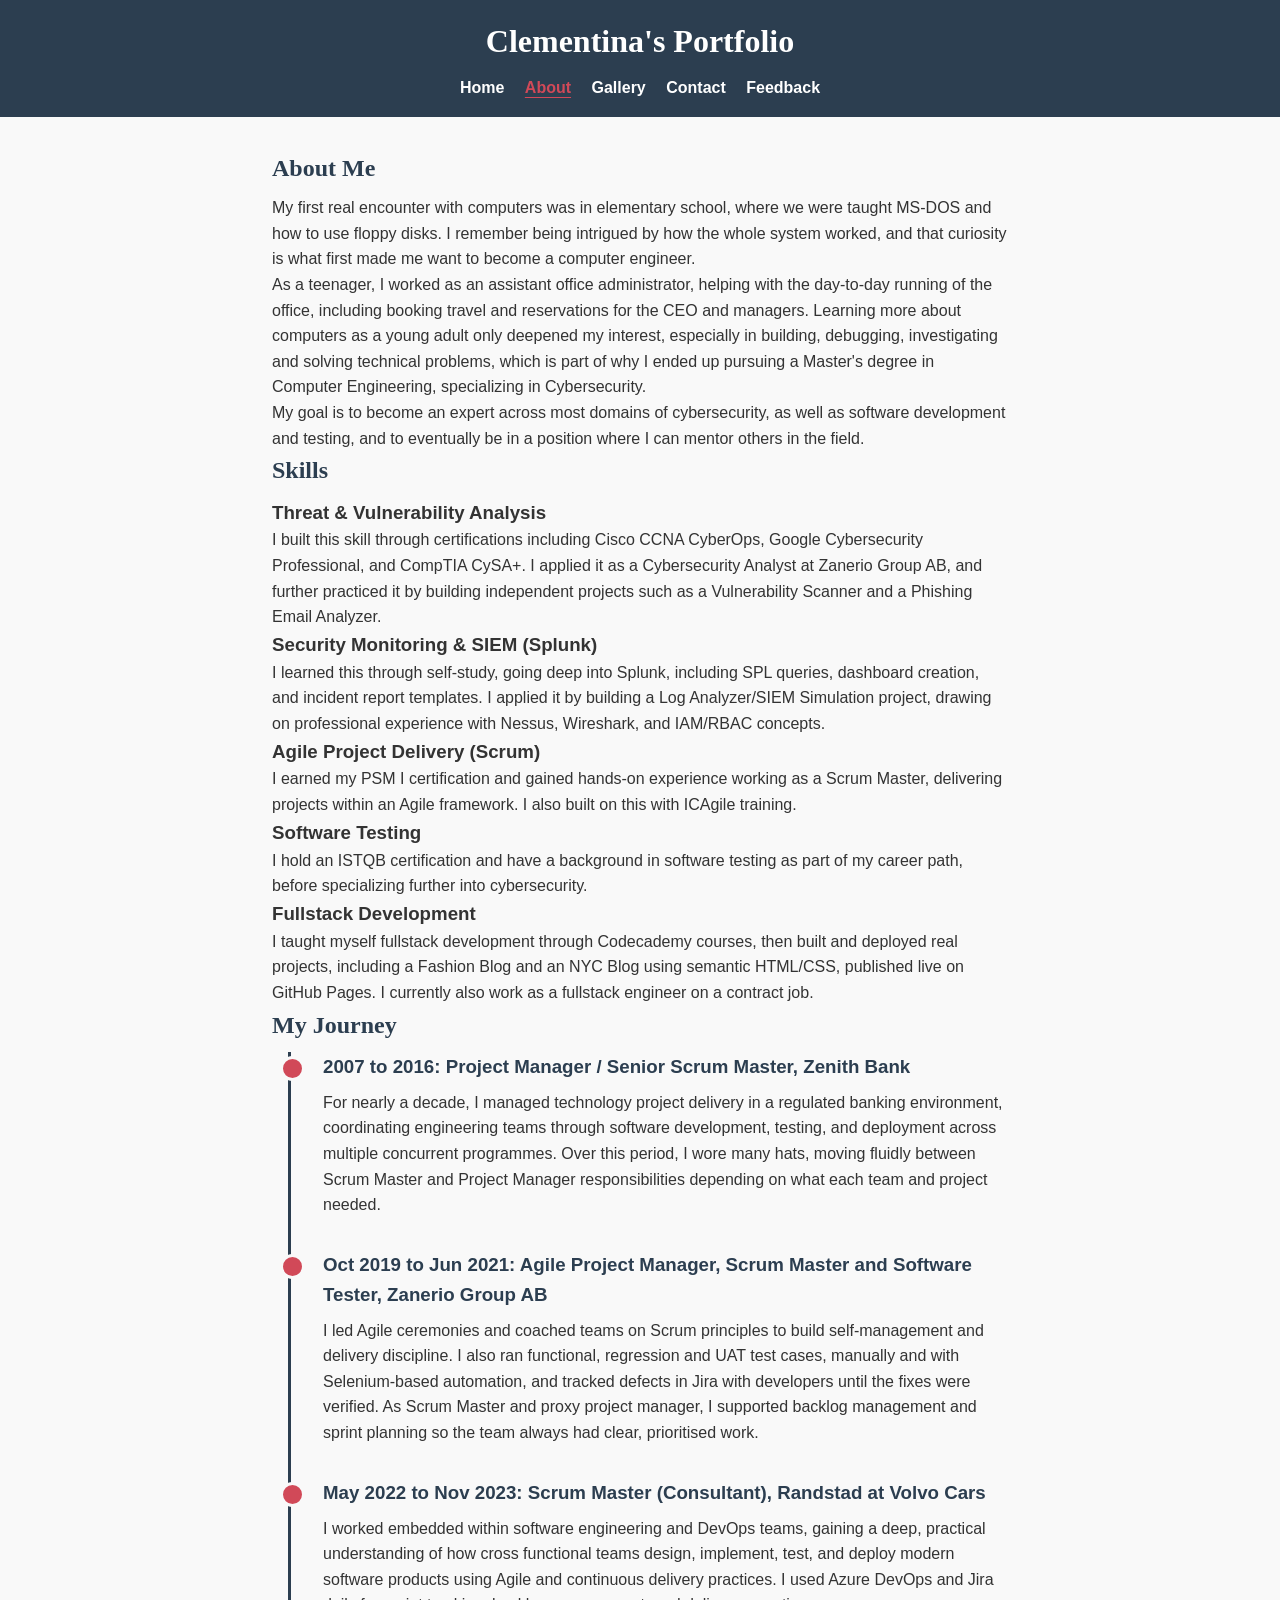
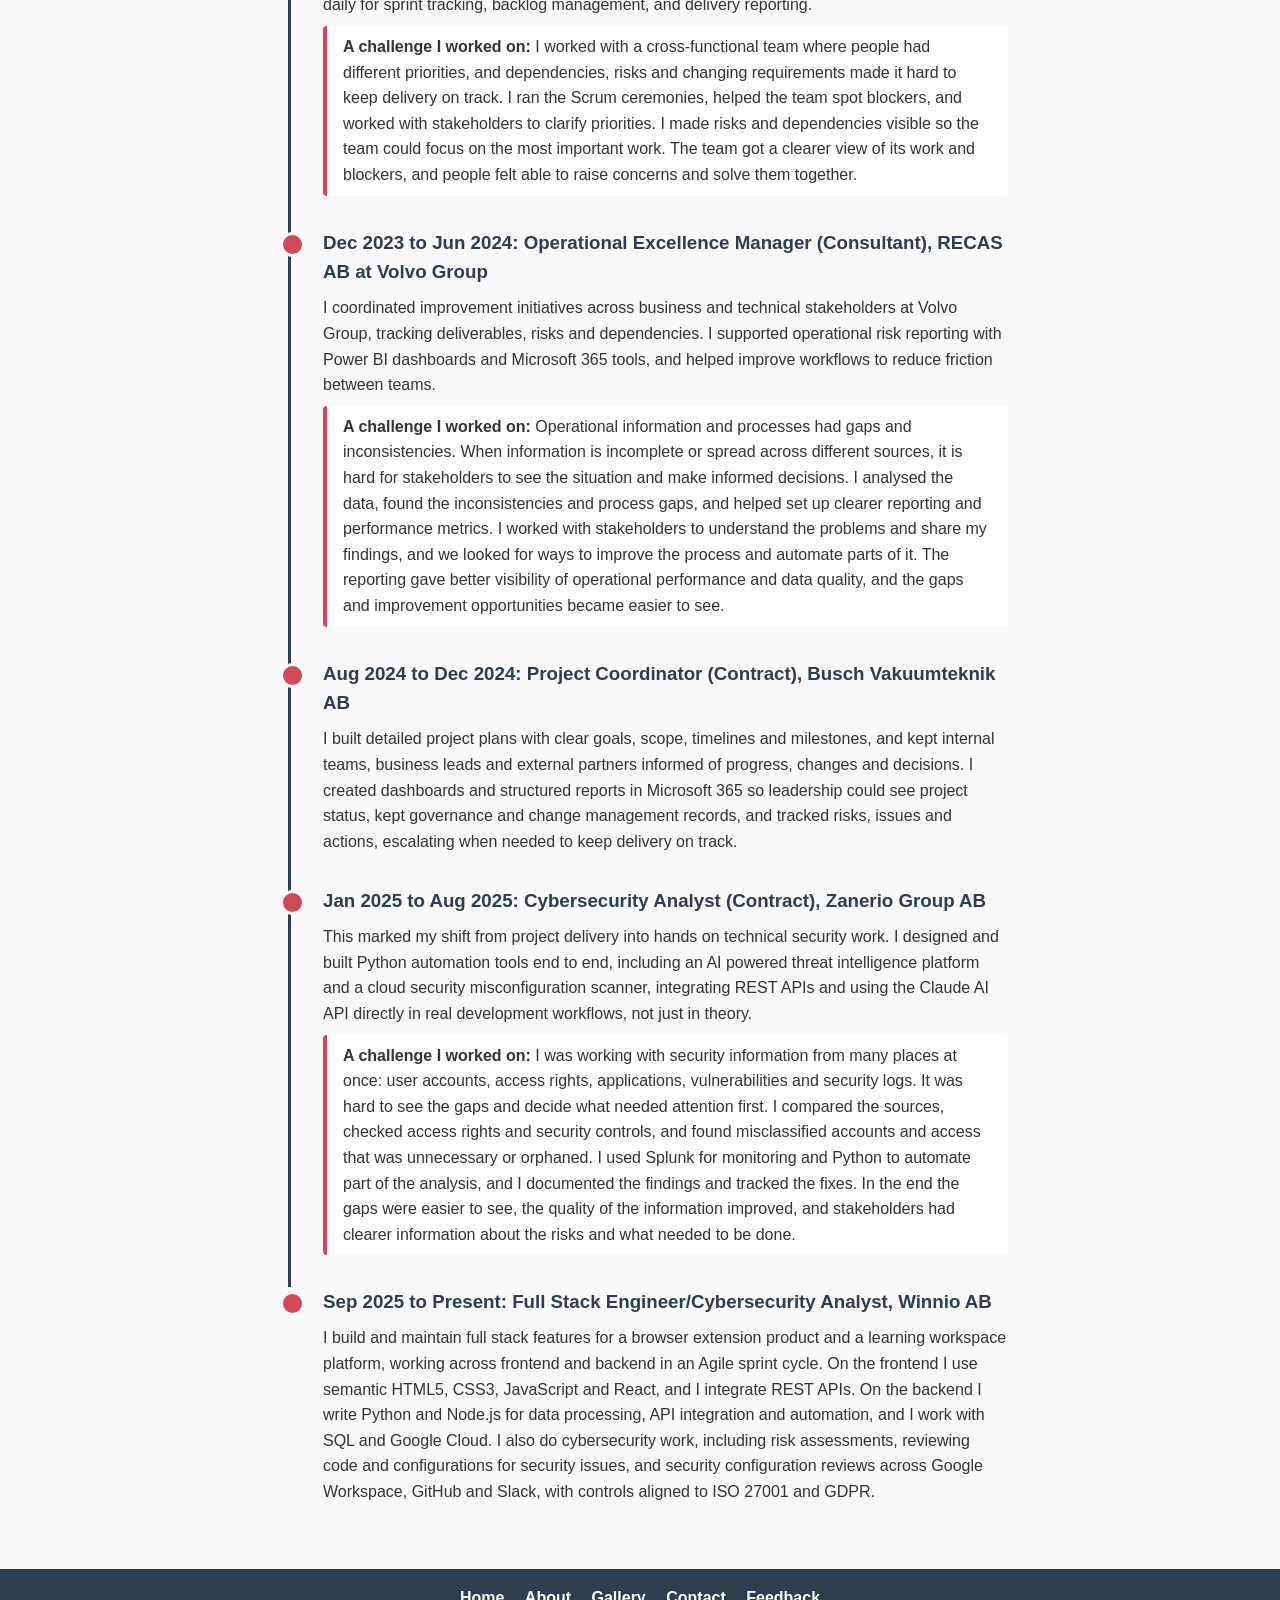
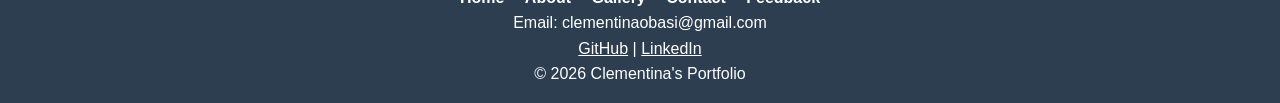
==== about.html @ 35c9d0f3 "Add Feedback link to footer menu on about page Co-Authored-By: Claude Sonnet 5.5 <noreply@anthropic." ====
<!DOCTYPE html>
<html lang="en">
<head>
    <meta charset="UTF-8">
    <meta name="viewport" content="width=device-width, initial-scale=1.0">
    <title>About - Clementina's Portfolio</title>
    <link rel="stylesheet" href="styles.css">
</head>
<body>

<header>
    <h1>Clementina's Portfolio</h1>
    <nav>
        <a href="index.html">Home</a>
        <a href="about.html" class="active" aria-current="page">About</a>
        <a href="gallery.html">Gallery</a>
        <a href="contact.html">Contact</a>
        <a href="feedback.html">Feedback</a>
    </nav>
</header>

<main>
    <section>
    <h2>About Me</h2>
    <p>My first real encounter with computers was in elementary school, where we were taught MS-DOS and how to use floppy disks. I remember being intrigued by how the whole system worked, and that curiosity is what first made me want to become a computer engineer.</p>
    <p>As a teenager, I worked as an assistant office administrator, helping with the day-to-day running of the office, including booking travel and reservations for the CEO and managers. Learning more about computers as a young adult only deepened my interest, especially in building, debugging, investigating and solving technical problems, which is part of why I ended up pursuing a Master's degree in Computer Engineering, specializing in Cybersecurity.</p>
    <p>My goal is to become an expert across most domains of cybersecurity, as well as software development and testing, and to eventually be in a position where I can mentor others in the field.</p>
</section>
<section>
    <h2>Skills</h2>

    <article>
        <h3>Threat & Vulnerability Analysis</h3>
        <p>I built this skill through certifications including Cisco CCNA CyberOps, Google Cybersecurity Professional, and CompTIA CySA+. I applied it as a Cybersecurity Analyst at Zanerio Group AB, and further practiced it by building independent projects such as a Vulnerability Scanner and a Phishing Email Analyzer.</p>
    </article>

    <article>
        <h3>Security Monitoring & SIEM (Splunk)</h3>
        <p>I learned this through self-study, going deep into Splunk, including SPL queries, dashboard creation, and incident report templates. I applied it by building a Log Analyzer/SIEM Simulation project, drawing on professional experience with Nessus, Wireshark, and IAM/RBAC concepts.</p>
    </article>

    <article>
        <h3>Agile Project Delivery (Scrum)</h3>
        <p>I earned my PSM I certification and gained hands-on experience working as a Scrum Master, delivering projects within an Agile framework. I also built on this with ICAgile training.</p>
    </article>

    <article>
        <h3>Software Testing</h3>
        <p>I hold an ISTQB certification and have a background in software testing as part of my career path, before specializing further into cybersecurity.</p>
    </article>

    <article>
        <h3>Fullstack Development</h3>
        <p>I taught myself fullstack development through Codecademy courses, then built and deployed real projects, including a Fashion Blog and an NYC Blog using semantic HTML/CSS, published live on GitHub Pages. I currently also work as a fullstack engineer on a contract job.</p>
    </article>

</section>
<section class="timeline">
    <h2>My Journey</h2>

    <article>
        <h3>2007 to 2016: Project Manager / Senior Scrum Master, Zenith Bank</h3>
        <p>For nearly a decade, I managed technology project delivery in a regulated banking environment, coordinating engineering teams through software development, testing, and deployment across multiple concurrent programmes. Over this period, I wore many hats, moving fluidly between Scrum Master and Project Manager responsibilities depending on what each team and project needed.</p>
    </article>

    <article>
    <h3>Oct 2019 to Jun 2021: Agile Project Manager, Scrum Master and Software Tester, Zanerio Group AB</h3>
    <p>I led Agile ceremonies and coached teams on Scrum principles to build self-management and delivery discipline. I also ran functional, regression and UAT test cases, manually and with Selenium-based automation, and tracked defects in Jira with developers until the fixes were verified. As Scrum Master and proxy project manager, I supported backlog management and sprint planning so the team always had clear, prioritised work.</p>
</article>

    <article>
        <h3>May 2022 to Nov 2023: Scrum Master (Consultant), Randstad at Volvo Cars</h3>
        <p>I worked embedded within software engineering and DevOps teams, gaining a deep, practical understanding of how cross functional teams design, implement, test, and deploy modern software products using Agile and continuous delivery practices. I used Azure DevOps and Jira daily for sprint tracking, backlog management, and delivery reporting.</p>
        <p class="challenge"><strong>A challenge I worked on:</strong> I worked with a cross-functional team where people had different priorities, and dependencies, risks and changing requirements made it hard to keep delivery on track. I ran the Scrum ceremonies, helped the team spot blockers, and worked with stakeholders to clarify priorities. I made risks and dependencies visible so the team could focus on the most important work. The team got a clearer view of its work and blockers, and people felt able to raise concerns and solve them together.</p>
    </article>

    <article>
    <h3>Dec 2023 to Jun 2024: Operational Excellence Manager (Consultant), RECAS AB at Volvo Group</h3>
    <p>I coordinated improvement initiatives across business and technical stakeholders at Volvo Group, tracking deliverables, risks and dependencies. I supported operational risk reporting with Power BI dashboards and Microsoft 365 tools, and helped improve workflows to reduce friction between teams.</p>
    <p class="challenge"><strong>A challenge I worked on:</strong> Operational information and processes had gaps and inconsistencies. When information is incomplete or spread across different sources, it is hard for stakeholders to see the situation and make informed decisions. I analysed the data, found the inconsistencies and process gaps, and helped set up clearer reporting and performance metrics. I worked with stakeholders to understand the problems and share my findings, and we looked for ways to improve the process and automate parts of it. The reporting gave better visibility of operational performance and data quality, and the gaps and improvement opportunities became easier to see.</p>
</article>

<article>
    <h3>Aug 2024 to Dec 2024: Project Coordinator (Contract), Busch Vakuumteknik AB</h3>
    <p>I built detailed project plans with clear goals, scope, timelines and milestones, and kept internal teams, business leads and external partners informed of progress, changes and decisions. I created dashboards and structured reports in Microsoft 365 so leadership could see project status, kept governance and change management records, and tracked risks, issues and actions, escalating when needed to keep delivery on track.</p>
</article>

    <article>
        <h3>Jan 2025 to Aug 2025: Cybersecurity Analyst (Contract), Zanerio Group AB</h3>
        <p>This marked my shift from project delivery into hands on technical security work. I designed and built Python automation tools end to end, including an AI powered threat intelligence platform and a cloud security misconfiguration scanner, integrating REST APIs and using the Claude AI API directly in real development workflows, not just in theory.</p>
        <p class="challenge"><strong>A challenge I worked on:</strong> I was working with security information from many places at once: user accounts, access rights, applications, vulnerabilities and security logs. It was hard to see the gaps and decide what needed attention first. I compared the sources, checked access rights and security controls, and found misclassified accounts and access that was unnecessary or orphaned. I used Splunk for monitoring and Python to automate part of the analysis, and I documented the findings and tracked the fixes. In the end the gaps were easier to see, the quality of the information improved, and stakeholders had clearer information about the risks and what needed to be done.</p>
    </article>

    <article>
        <h3>Sep 2025 to Present: Full Stack Engineer/Cybersecurity Analyst, Winnio AB</h3>
        <p>I build and maintain full stack features for a browser extension product and a learning workspace platform, working across frontend and backend in an Agile sprint cycle. On the frontend I use semantic HTML5, CSS3, JavaScript and React, and I integrate REST APIs. On the backend I write Python and Node.js for data processing, API integration and automation, and I work with SQL and Google Cloud. I also do cybersecurity work, including risk assessments, reviewing code and configurations for security issues, and security configuration reviews across Google Workspace, GitHub and Slack, with controls aligned to ISO 27001 and GDPR.</p>
    </article>

</section>
</main>

<footer>
    <nav>
        <a href="index.html">Home</a>
        <a href="about.html">About</a>
        <a href="gallery.html">Gallery</a>
        <a href="contact.html">Contact</a>
        <a href="feedback.html">Feedback</a>
    </nav>
    <p>Email: clementinaobasi@gmail.com</p>
    <p>
        <a href="https://github.com/tinaob" target="_blank">GitHub</a> |
        <a href="https://www.linkedin.com/in/clementina-obasi-b89a3381" target="_blank">LinkedIn</a>
    </p>
    <p>&copy; 2026 Clementina's Portfolio</p>
</footer>

</body>
</html>
---- styles.css ----
/* ===== CSS Custom Properties (Design System) ===== */
:root {
    --color-primary: #2c3e50;
    --color-accent: #D14958;
    --color-background: #f9f9f9;
    --color-text: #333333;
    --font-heading: 'Georgia', serif;
    --font-body: 'Arial', sans-serif;
    --spacing-small: 8px;
    --spacing-medium: 16px;
    --spacing-large: 32px;
}

/* ===== Reset some default browser spacing ===== */
* {
    margin: 0;
    padding: 0;
    box-sizing: border-box;
}

/* ===== Body ===== */
body {
    font-family: var(--font-body);
    color: var(--color-text);
    background-color: var(--color-background);
    line-height: 1.6;
}

/* ===== Header ===== */
header {
    background-color: var(--color-primary);
    color: white;
    padding: var(--spacing-medium);
    text-align: center;
}

header h1 {
    font-family: var(--font-heading);
    margin-bottom: var(--spacing-small);
}

/* ===== Navigation ===== */
nav a {
    color: white;
    text-decoration: none;
    margin: 0 var(--spacing-small);
    font-weight: bold;
}

nav a:hover,
nav a:focus {
    color: var(--color-accent);
    text-decoration: underline;
}

/* ===== Main content ===== */
main {
    padding: var(--spacing-large);
    max-width: 800px;
    margin: 0 auto;
}

main h2 {
    font-family: var(--font-heading);
    color: var(--color-primary);
    margin-bottom: var(--spacing-small);
}

/* ===== Footer ===== */
footer {
    background-color: var(--color-primary);
    color: white;
    text-align: center;
    padding: var(--spacing-medium);
    margin-top: var(--spacing-large);
}
/* ===== Gallery Grid ===== */
.gallery {
    display: grid;
    grid-template-columns: repeat(3, 1fr);
    gap: var(--spacing-medium);
    margin-top: var(--spacing-medium);
}

.gallery figure {
    margin: 0;
    background-color: white;
    border-radius: 8px;
    overflow: hidden;
    box-shadow: 0 2px 6px rgba(0, 0, 0, 0.15);
    transition: transform 0.3s ease;
}

.gallery figure:hover {
    transform: scale(1.03);
}

.gallery img {
    width: 100%;
    height: 200px;
    object-fit: cover;
    display: block;
}

.gallery figcaption {
    padding: var(--spacing-small);
    font-size: 0.9rem;
    color: var(--color-text);
}

/* Responsive: stack to 1 column on small screens */
@media (max-width: 600px) {
    .gallery {
        grid-template-columns: 1fr;
    }
}
/* ===== Contact Form ===== */
form {
    display: flex;
    flex-direction: column;
    max-width: 500px;
    margin-top: var(--spacing-medium);
    gap: var(--spacing-small);
}

form label {
    font-weight: bold;
    color: var(--color-primary);
    margin-top: var(--spacing-small);
}

form input,
form textarea {
    padding: var(--spacing-small);
    border: 1px solid #ccc;
    border-radius: 4px;
    font-family: var(--font-body);
    font-size: 1rem;
}

form input:focus,
form textarea:focus {
    outline: 2px solid var(--color-accent);
    border-color: var(--color-accent);
}

form button {
    background-color: var(--color-accent);
    color: white;
    border: none;
    padding: var(--spacing-small) var(--spacing-medium);
    border-radius: 4px;
    font-size: 1rem;
    cursor: pointer;
    margin-top: var(--spacing-small);
    transition: background-color 0.3s ease;
    width: fit-content;
}

form button:hover,
form button:focus {
    background-color: var(--color-primary);
}
/* ===== Active nav link ===== */
nav a.active {
    color: var(--color-accent);
    text-decoration: underline;
    text-underline-offset: 4px;
}
/* ===== General responsive design ===== */
@media (max-width: 600px) {
    header h1 {
        font-size: 1.5rem;
    }

    nav a {
        display: inline-block;
        margin: var(--spacing-small) 4px;
        font-size: 0.9rem;
    }

    main {
        padding: var(--spacing-medium);
    }

    form {
        max-width: 100%;
    }
}
/* ===== Footer links ===== */
footer a {
    color: white;
    text-decoration: underline;
}

footer a:hover,
footer a:focus {
    color: var(--color-accent);
}

footer nav a {
    text-decoration: none;
    margin: 0 var(--spacing-small);
}

footer nav a:hover,
footer nav a:focus {
    text-decoration: underline;
}

/* ===== Keyboard focus (clear outline) ===== */
a:focus-visible,
button:focus-visible,
input:focus-visible,
textarea:focus-visible {
    outline: 3px solid var(--color-accent);
    outline-offset: 3px;
}

/* On the dark navy header and footer, a white outline is easier to see */
header a:focus-visible,
footer a:focus-visible {
    outline-color: white;
}

/* ===== Homepage ===== */
.intro {
    margin-bottom: var(--spacing-large);
}

.tagline {
    font-family: var(--font-heading);
    font-size: 1.25rem;
    color: var(--color-primary);
    margin-bottom: var(--spacing-medium);
}

.button {
    display: inline-block;
    background: var(--color-primary);
    color: white;
    padding: var(--spacing-small) var(--spacing-medium);
    border-radius: 4px;
    text-decoration: none;
    font-weight: bold;
    margin-right: var(--spacing-small);
    transition: background-color 0.3s ease;
}

.button:hover {
    background: var(--color-accent);
}

.featured figure {
    background: white;
    border-radius: 8px;
    box-shadow: 0 2px 6px rgba(0, 0, 0, 0.1);
    overflow: hidden;
}

.featured img {
    width: 100%;
    height: 260px;
    object-fit: cover;
    display: block;
}

.featured figcaption {
    padding: var(--spacing-medium);
}

/* ===== Experience timeline ===== */
.timeline article {
    position: relative;
    margin-left: var(--spacing-medium);
    padding: 0 0 var(--spacing-large) var(--spacing-large);
    border-left: 3px solid var(--color-primary);
}

.timeline article::before {
    content: "";
    position: absolute;
    left: -11px;
    top: 4px;
    width: 19px;
    height: 19px;
    background: var(--color-accent);
    border: 3px solid var(--color-background);
    border-radius: 50%;
}

.timeline article:last-child {
    border-left-color: transparent;
    padding-bottom: 0;
}

.timeline article h3 {
    color: var(--color-primary);
    margin-bottom: var(--spacing-small);
}

.timeline .challenge {
    background: white;
    border-left: 4px solid var(--color-accent);
    padding: var(--spacing-small) var(--spacing-medium);
    border-radius: 4px;
    margin-top: var(--spacing-small);
}

/* ===== Feedback form (Lab 2) ===== */
#feedback-form {
    display: flex;
    flex-direction: column;
    gap: var(--spacing-medium);
    max-width: 600px;
}

#feedback-form .form-group {
    display: flex;
    flex-direction: column;
    gap: 6px;
}

#feedback-form label {
    font-weight: bold;
}

#feedback-form input,
#feedback-form select,
#feedback-form textarea {
    width: 100%;
    padding: 10px;
    border: 2px solid #767676;
    border-radius: 4px;
    font: inherit;
    transition: border-color 0.3s ease;
}

#feedback-form input:focus,
#feedback-form select:focus,
#feedback-form textarea:focus {
    border-color: var(--color-primary);
    outline: 3px solid var(--color-accent);
    outline-offset: 2px;
}

/* Error and valid states (switched on by JavaScript later) */
#feedback-form .input-error {
    border-color: #b00020;
}

#feedback-form .input-valid {
    border-color: #1b7f3b;
}

#feedback-form .error-message {
    color: #b00020;
    font-size: 0.9rem;
    min-height: 1.2em;
}

#comments-counter {
    font-size: 0.9rem;
}

#comments-counter.counter-bad {
    color: #b00020;
}

#comments-counter.counter-good {
    color: #1b7f3b;
}

#form-status {
    font-weight: bold;
    color: #1b7f3b;
}

#feedback-form .form-buttons {
    display: flex;
    gap: var(--spacing-small);
}

@media (prefers-reduced-motion: reduce) {
    #feedback-form * {
        transition: none;
    }
}
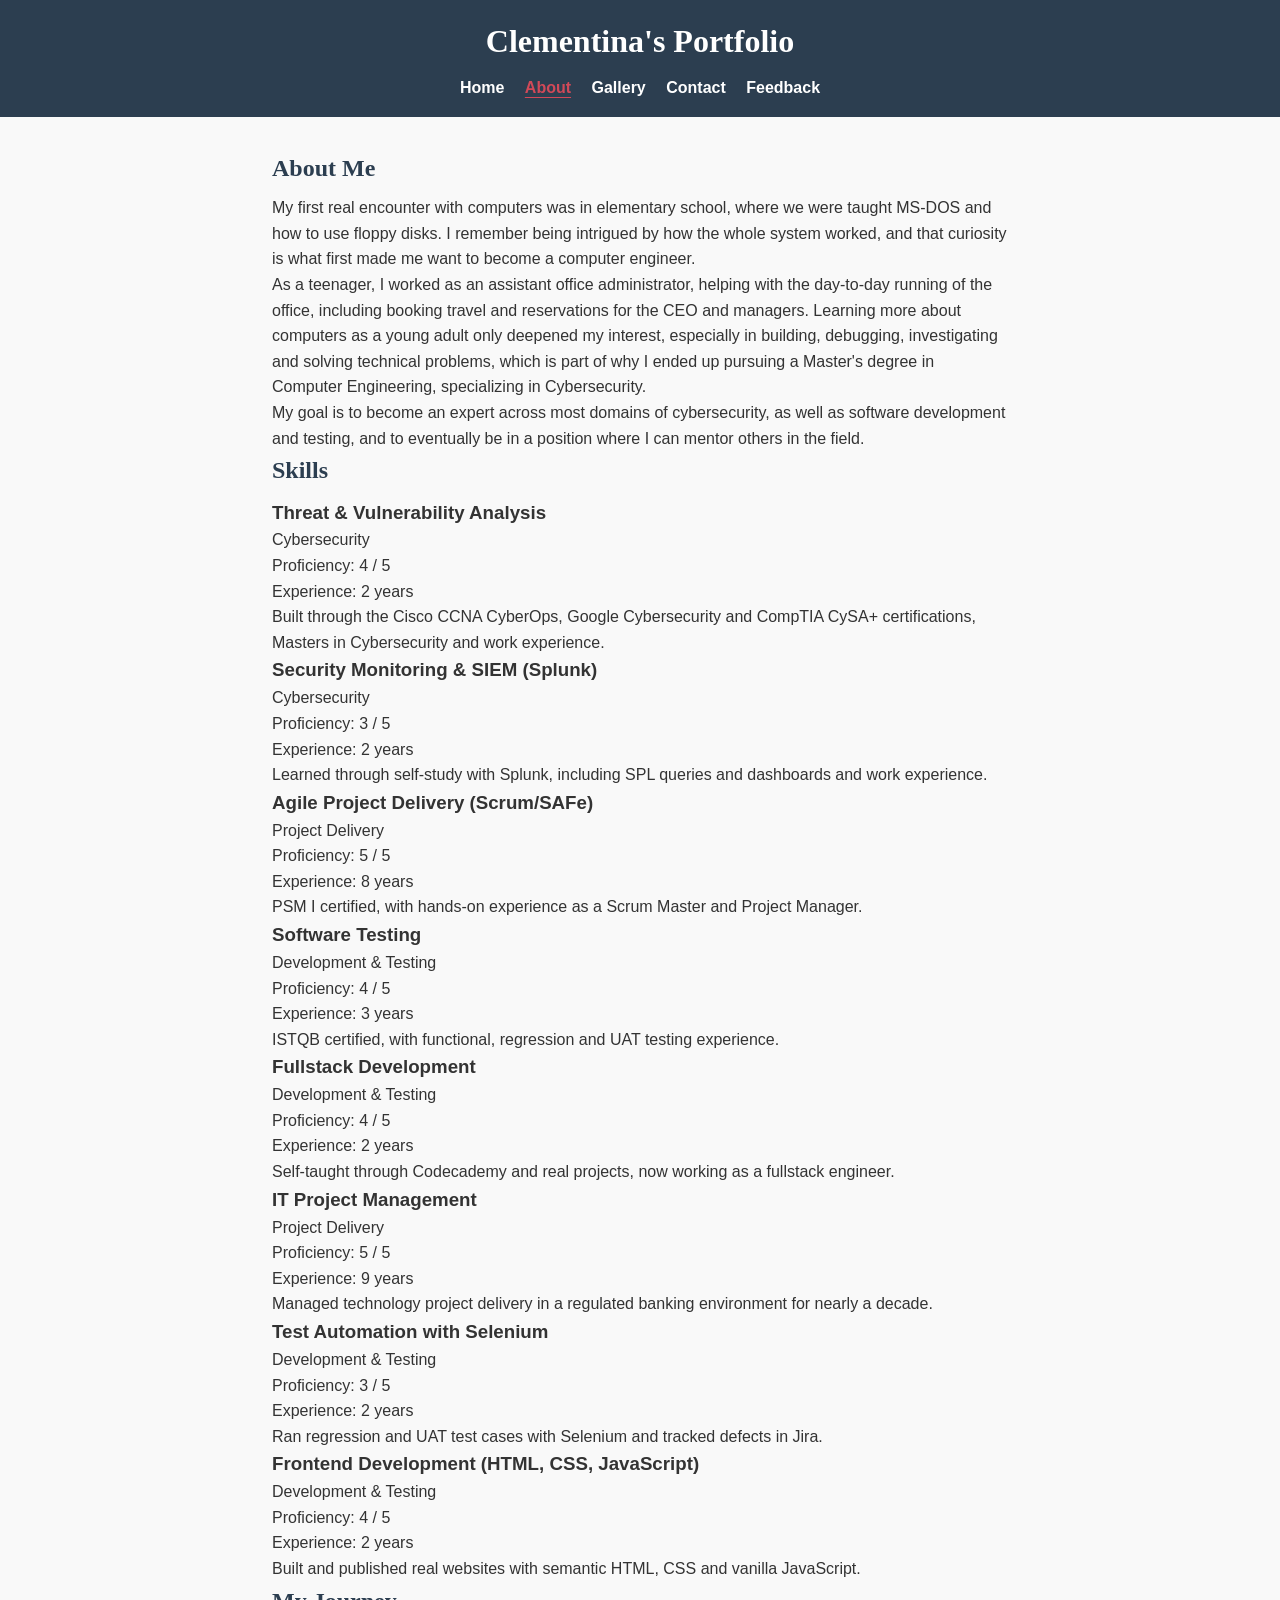
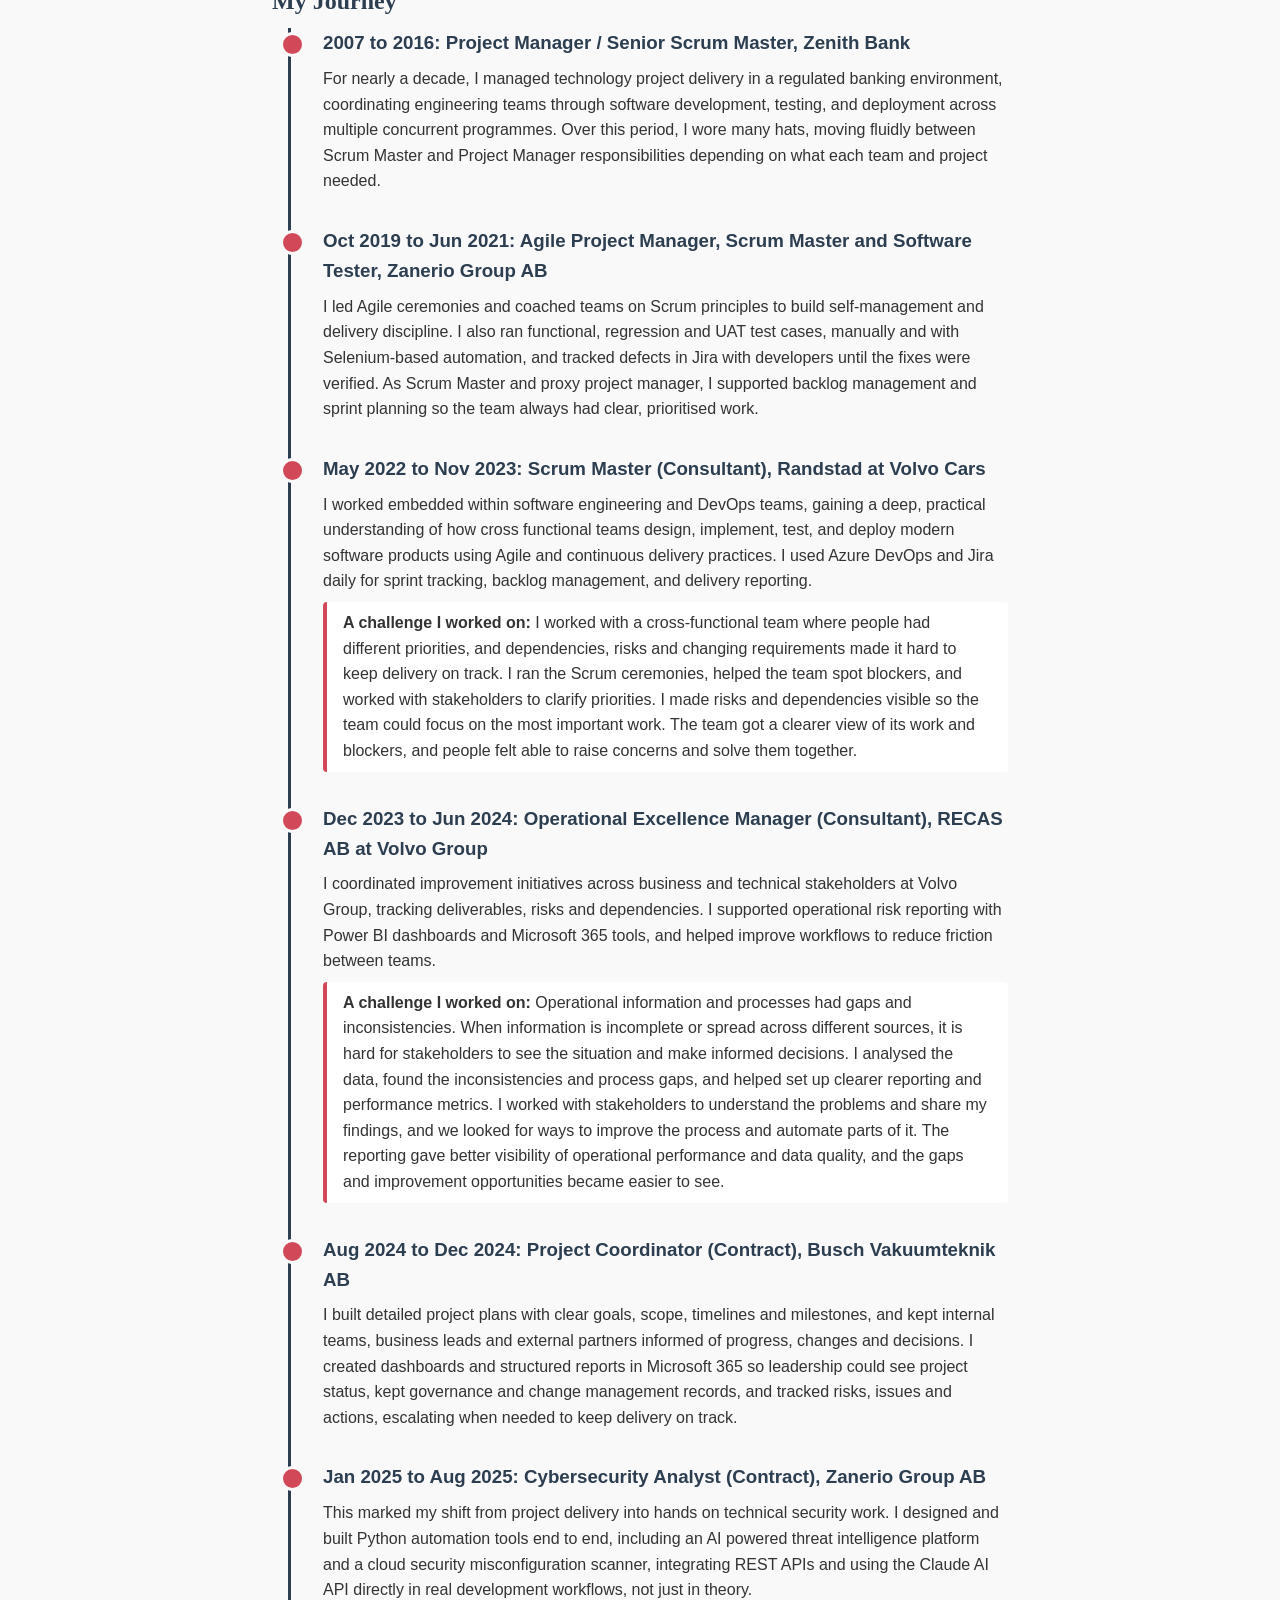
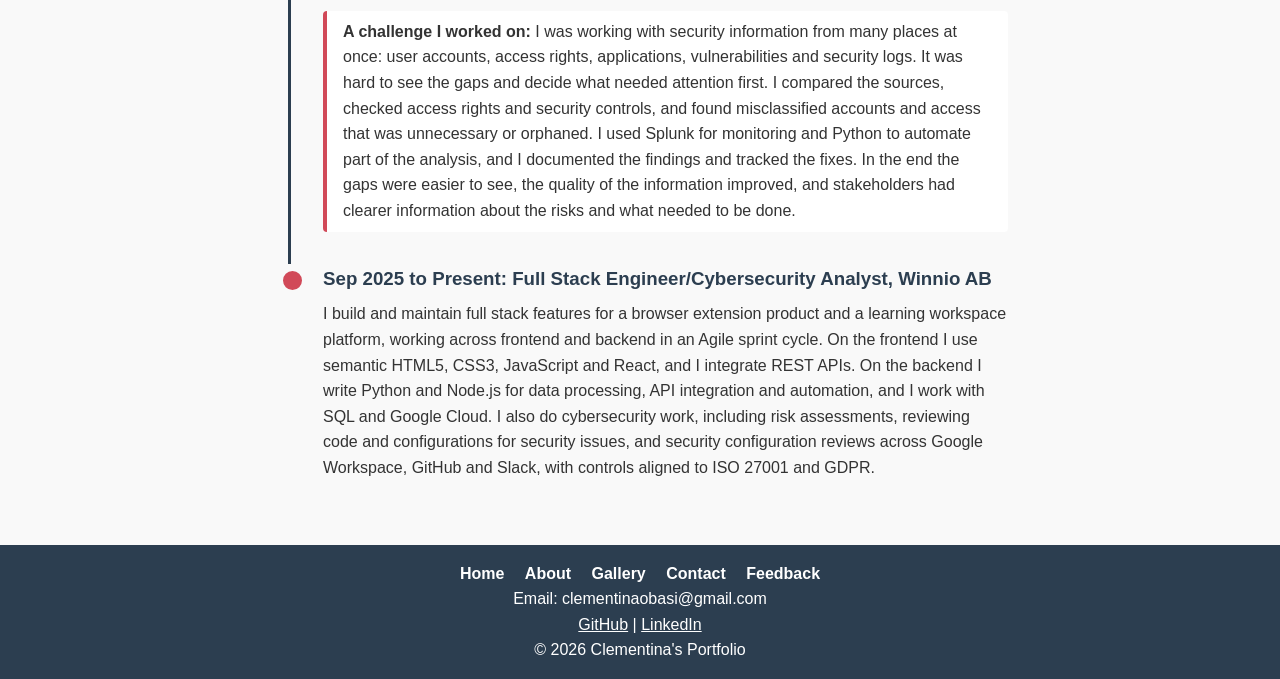
==== commit 9d17c6cf: "Render skill cards from the skills array" ====
--- a/about.html
+++ b/about.html
@@ -5,6 +5,7 @@
     <meta name="viewport" content="width=device-width, initial-scale=1.0">
     <title>About - Clementina's Portfolio</title>
     <link rel="stylesheet" href="styles.css">
+    <script src="skills.js" defer></script>
 </head>
 <body>
 
@@ -28,32 +29,7 @@
 </section>
 <section>
     <h2>Skills</h2>
-
-    <article>
-        <h3>Threat & Vulnerability Analysis</h3>
-        <p>I built this skill through certifications including Cisco CCNA CyberOps, Google Cybersecurity Professional, and CompTIA CySA+. I applied it as a Cybersecurity Analyst at Zanerio Group AB, and further practiced it by building independent projects such as a Vulnerability Scanner and a Phishing Email Analyzer.</p>
-    </article>
-
-    <article>
-        <h3>Security Monitoring & SIEM (Splunk)</h3>
-        <p>I learned this through self-study, going deep into Splunk, including SPL queries, dashboard creation, and incident report templates. I applied it by building a Log Analyzer/SIEM Simulation project, drawing on professional experience with Nessus, Wireshark, and IAM/RBAC concepts.</p>
-    </article>
-
-    <article>
-        <h3>Agile Project Delivery (Scrum)</h3>
-        <p>I earned my PSM I certification and gained hands-on experience working as a Scrum Master, delivering projects within an Agile framework. I also built on this with ICAgile training.</p>
-    </article>
-
-    <article>
-        <h3>Software Testing</h3>
-        <p>I hold an ISTQB certification and have a background in software testing as part of my career path, before specializing further into cybersecurity.</p>
-    </article>
-
-    <article>
-        <h3>Fullstack Development</h3>
-        <p>I taught myself fullstack development through Codecademy courses, then built and deployed real projects, including a Fashion Blog and an NYC Blog using semantic HTML/CSS, published live on GitHub Pages. I currently also work as a fullstack engineer on a contract job.</p>
-    </article>
-
+    <div id="skills-container"></div>
 </section>
 <section class="timeline">
     <h2>My Journey</h2>
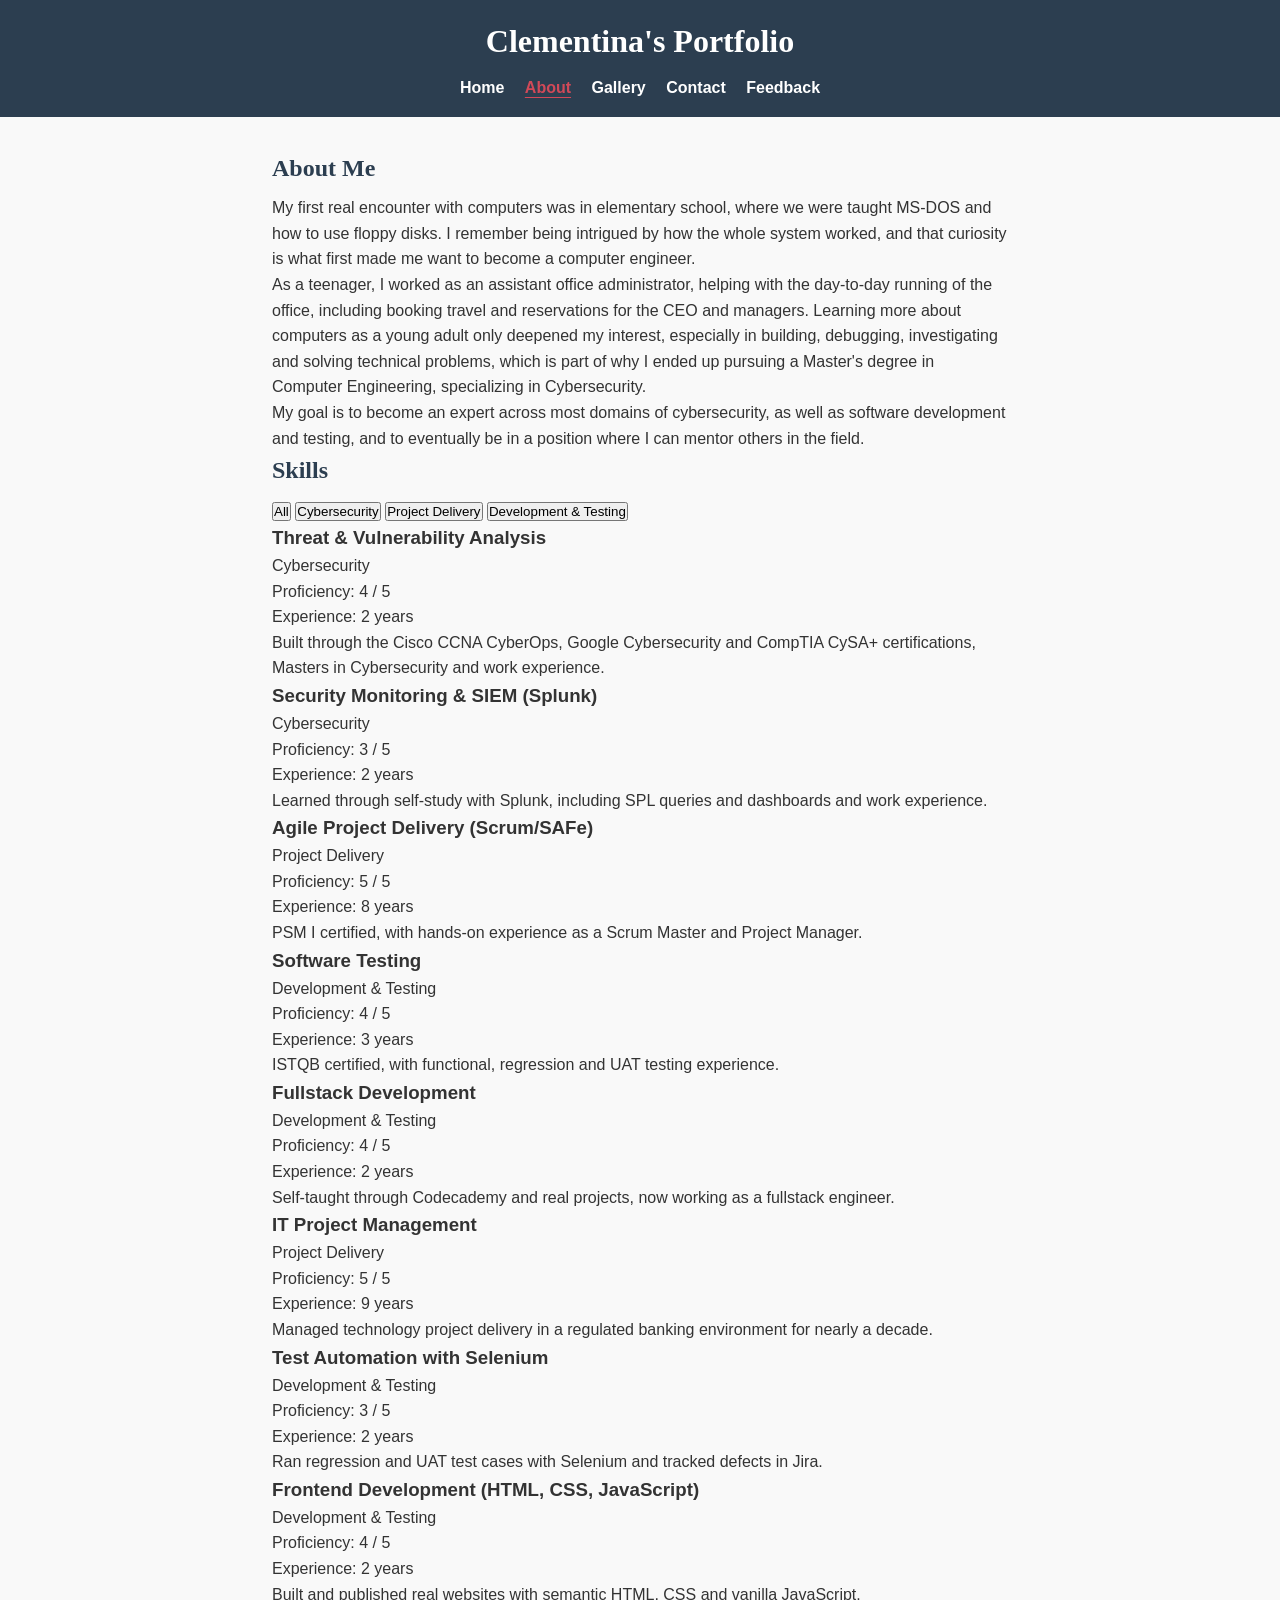
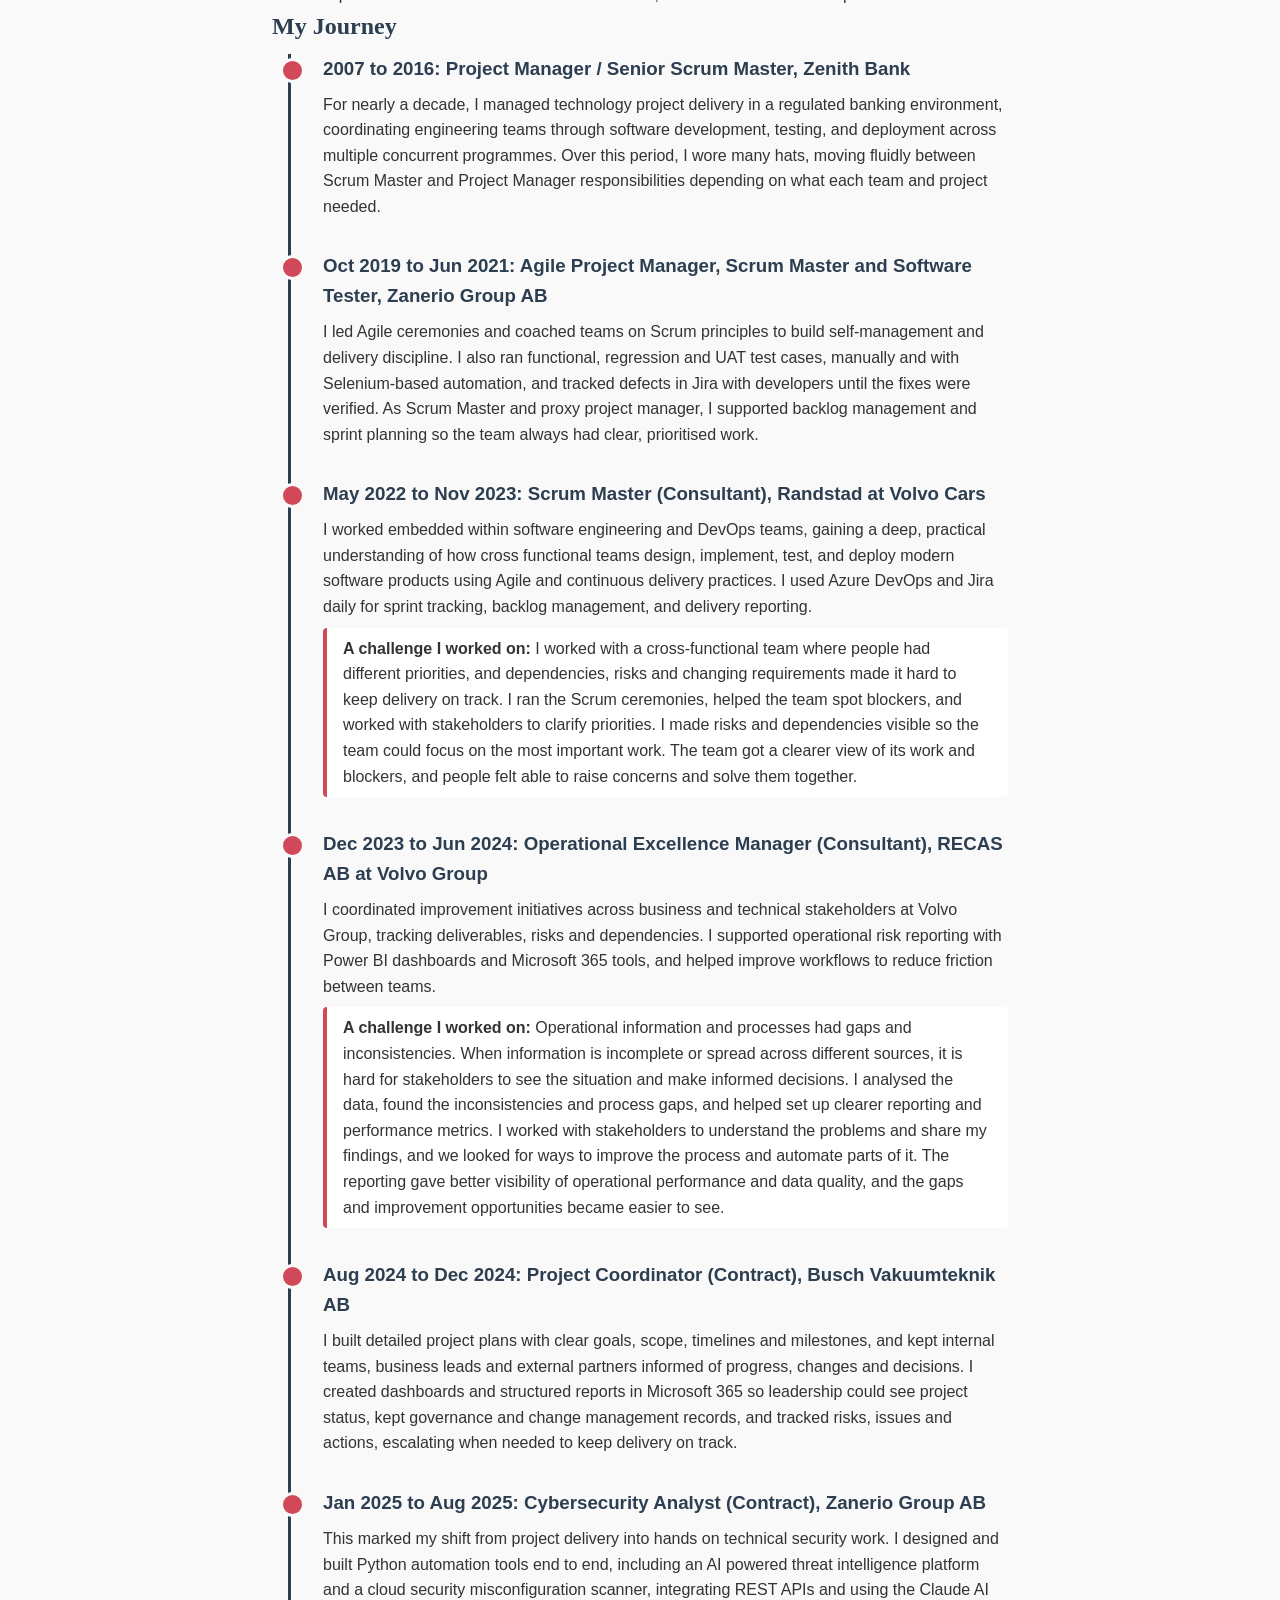
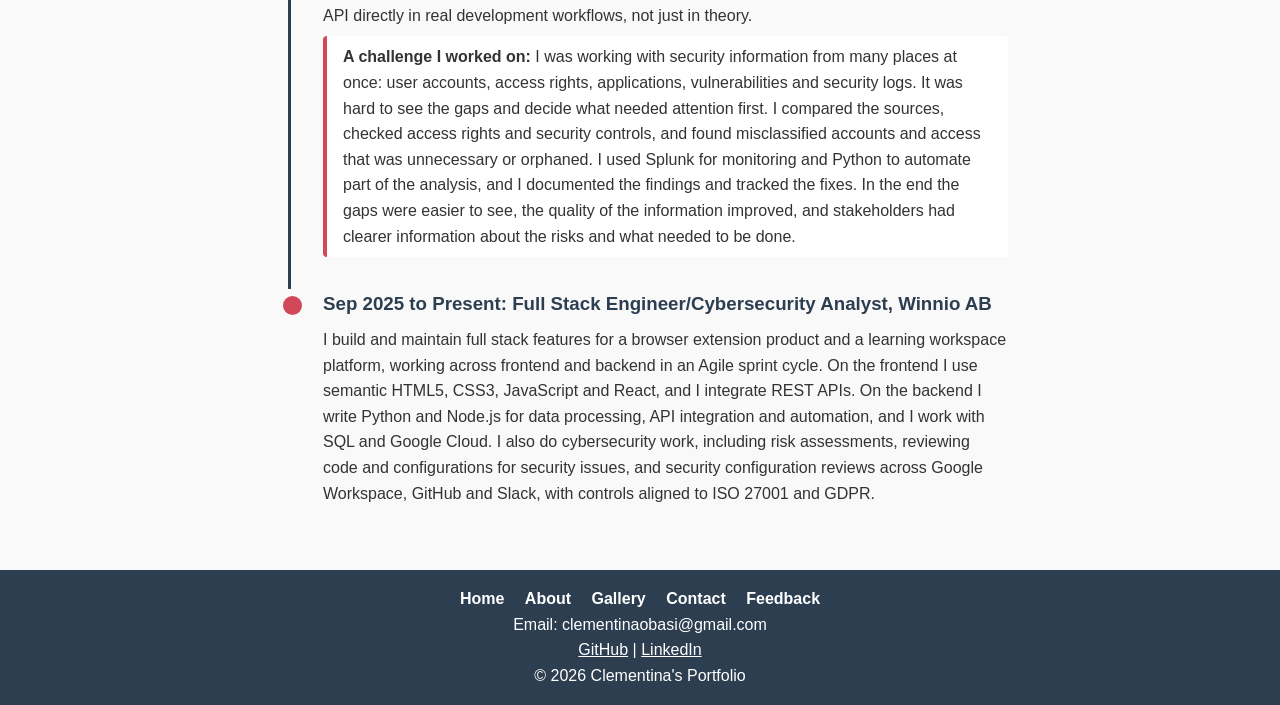
==== commit 23430655: "Add category filter buttons for skills" ====
--- a/about.html
+++ b/about.html
@@ -29,6 +29,12 @@
 </section>
 <section>
     <h2>Skills</h2>
+    <div id="skills-filters" role="group" aria-label="Filter skills by category">
+        <button type="button" data-category="all" aria-pressed="true">All</button>
+        <button type="button" data-category="Cybersecurity" aria-pressed="false">Cybersecurity</button>
+        <button type="button" data-category="Project Delivery" aria-pressed="false">Project Delivery</button>
+        <button type="button" data-category="Development &amp; Testing" aria-pressed="false">Development &amp; Testing</button>
+    </div>
     <div id="skills-container"></div>
 </section>
 <section class="timeline">
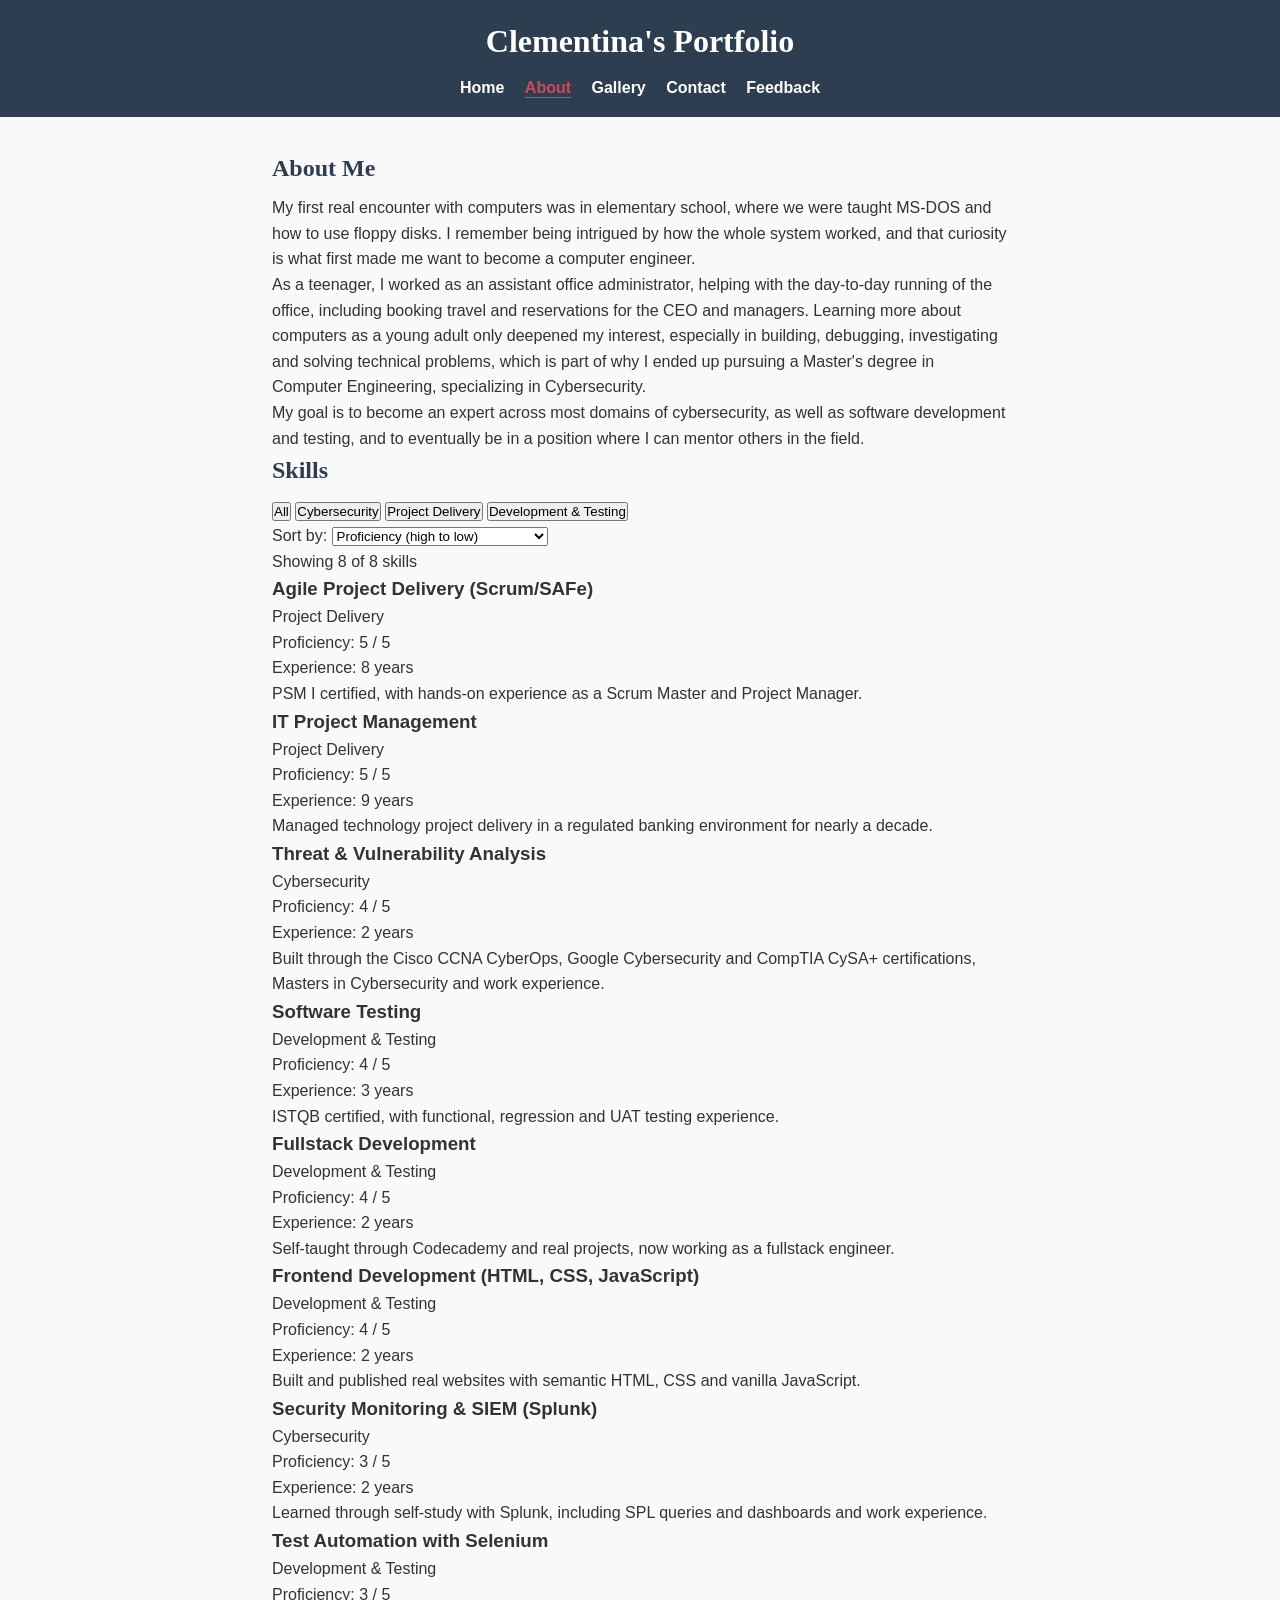
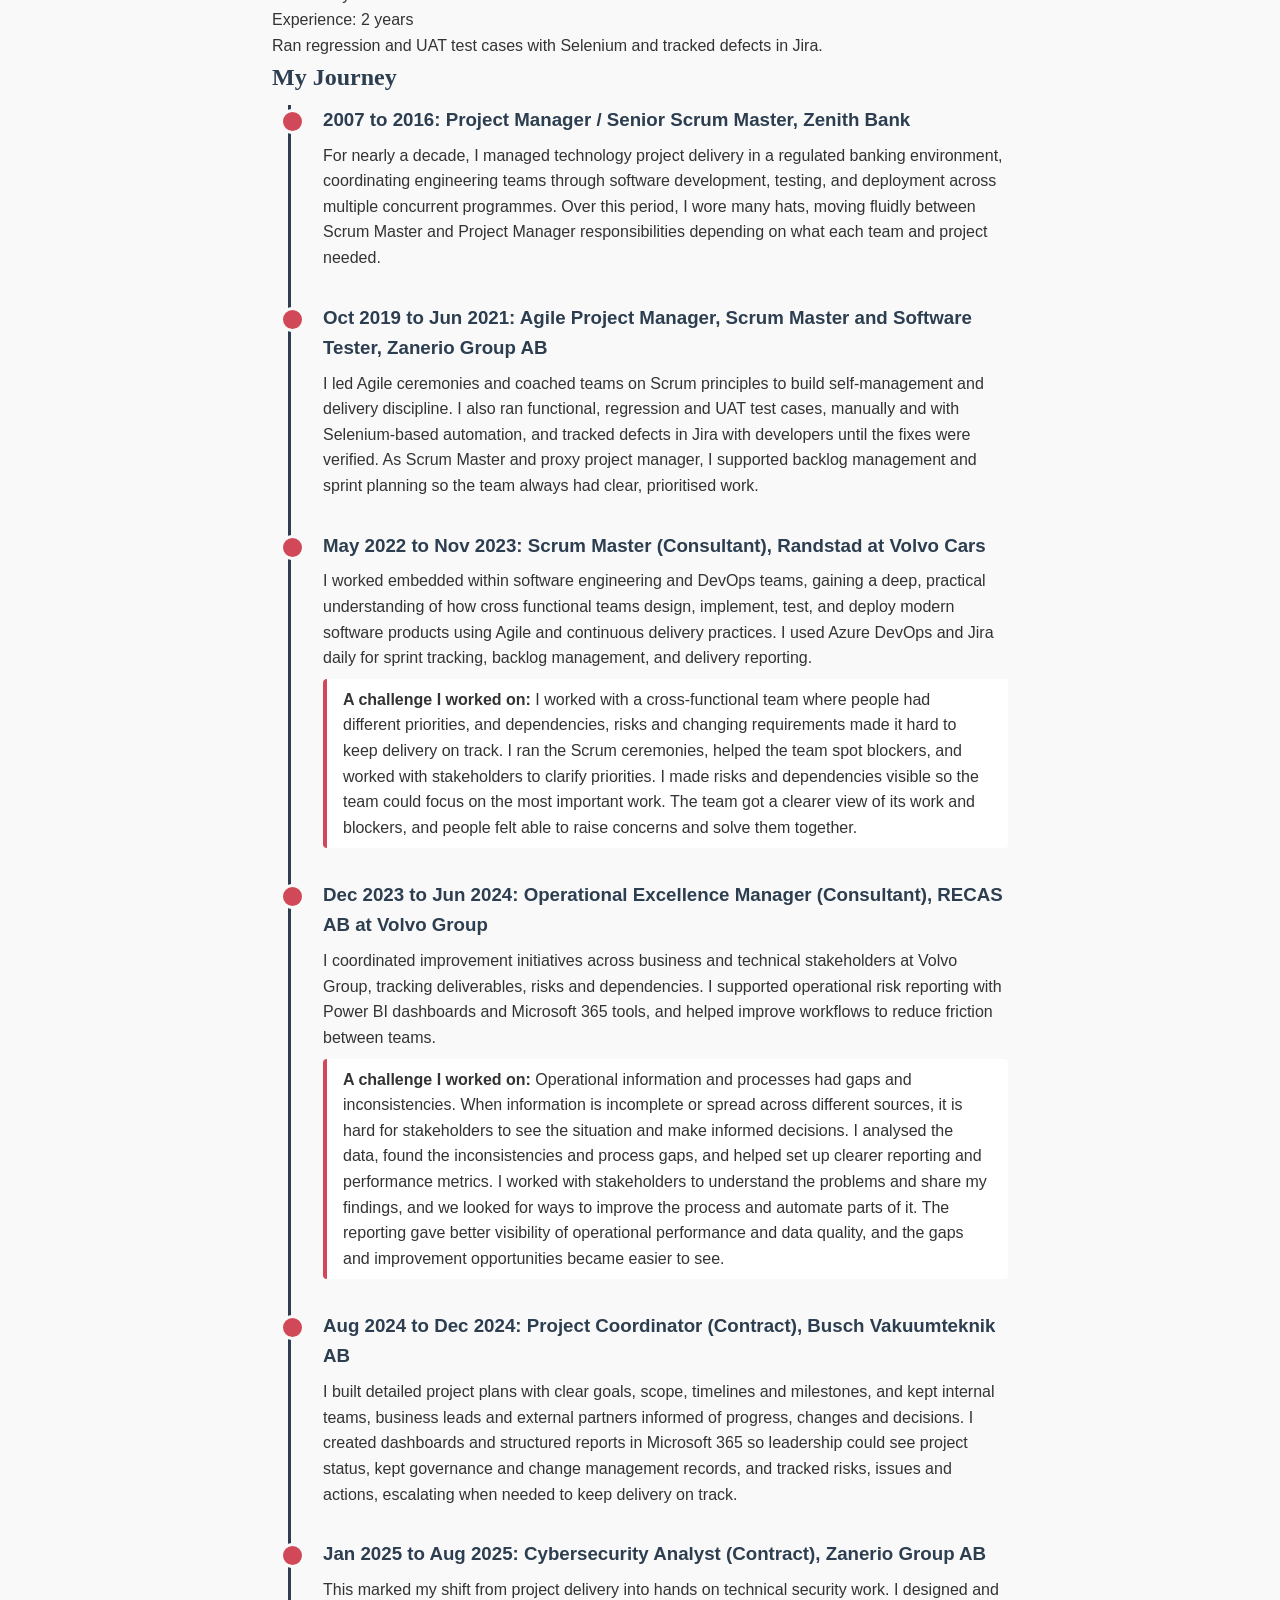
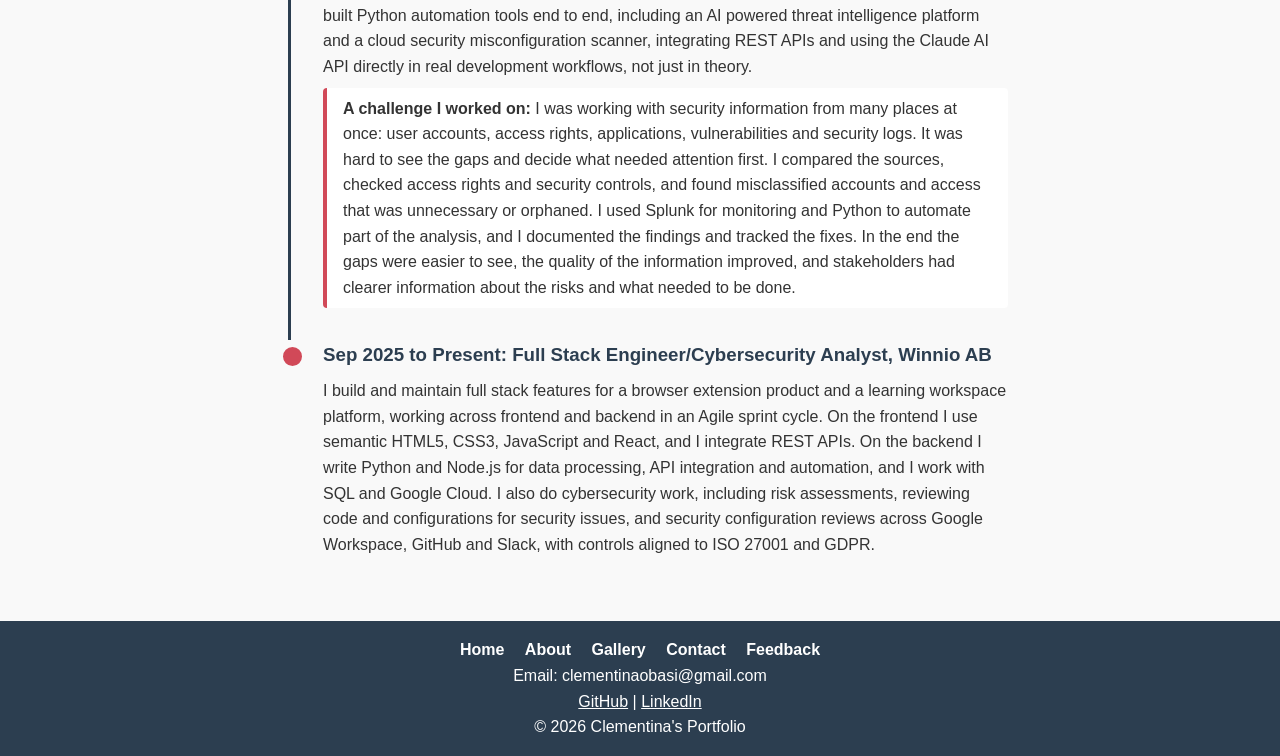
==== commit 2f7b119b: "Combine filter and sort and add a skills counter" ====
--- a/about.html
+++ b/about.html
@@ -35,6 +35,15 @@
         <button type="button" data-category="Project Delivery" aria-pressed="false">Project Delivery</button>
         <button type="button" data-category="Development &amp; Testing" aria-pressed="false">Development &amp; Testing</button>
     </div>
+    <div id="skills-sort">
+        <label for="sort-select">Sort by:</label>
+        <select id="sort-select">
+            <option value="proficiency">Proficiency (high to low)</option>
+            <option value="years">Years of experience (high to low)</option>
+            <option value="name">Name (A to Z)</option>
+        </select>
+    </div>
+    <p id="skills-count" aria-live="polite"></p>
     <div id="skills-container"></div>
 </section>
 <section class="timeline">
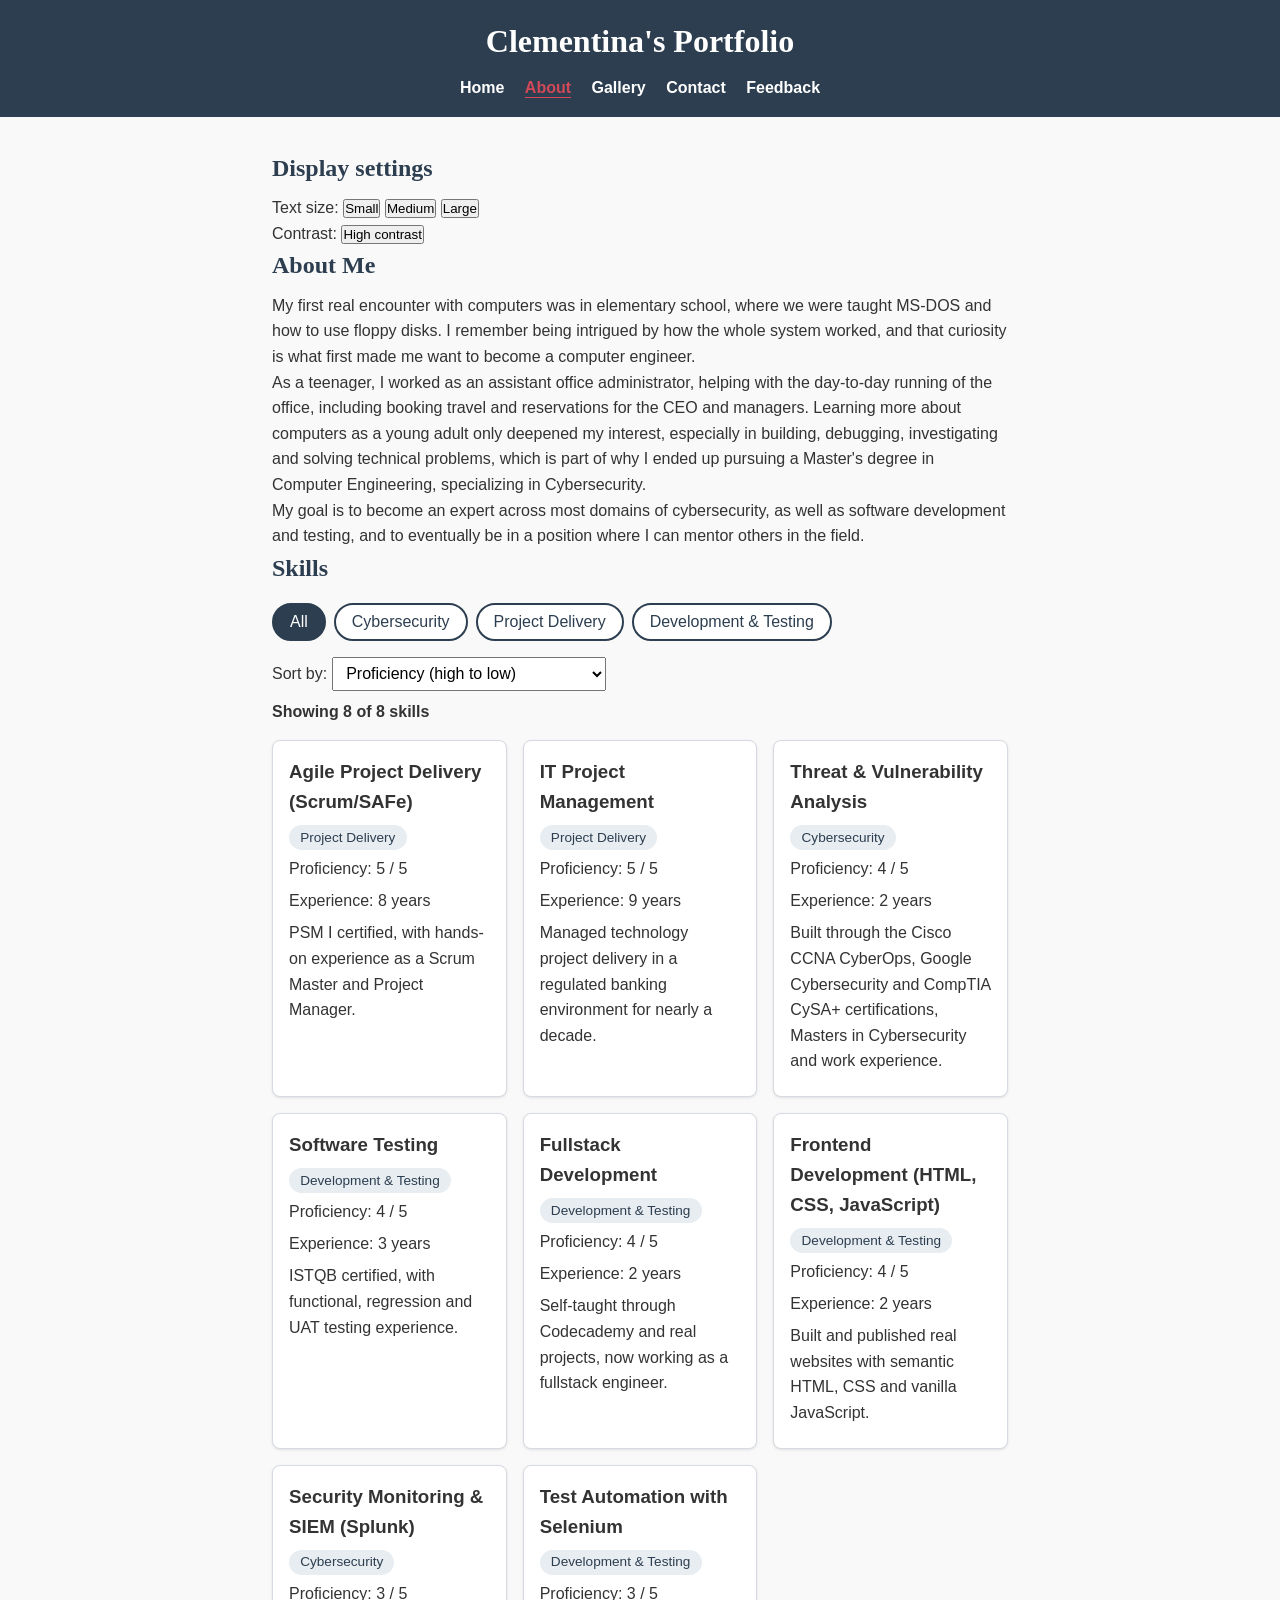
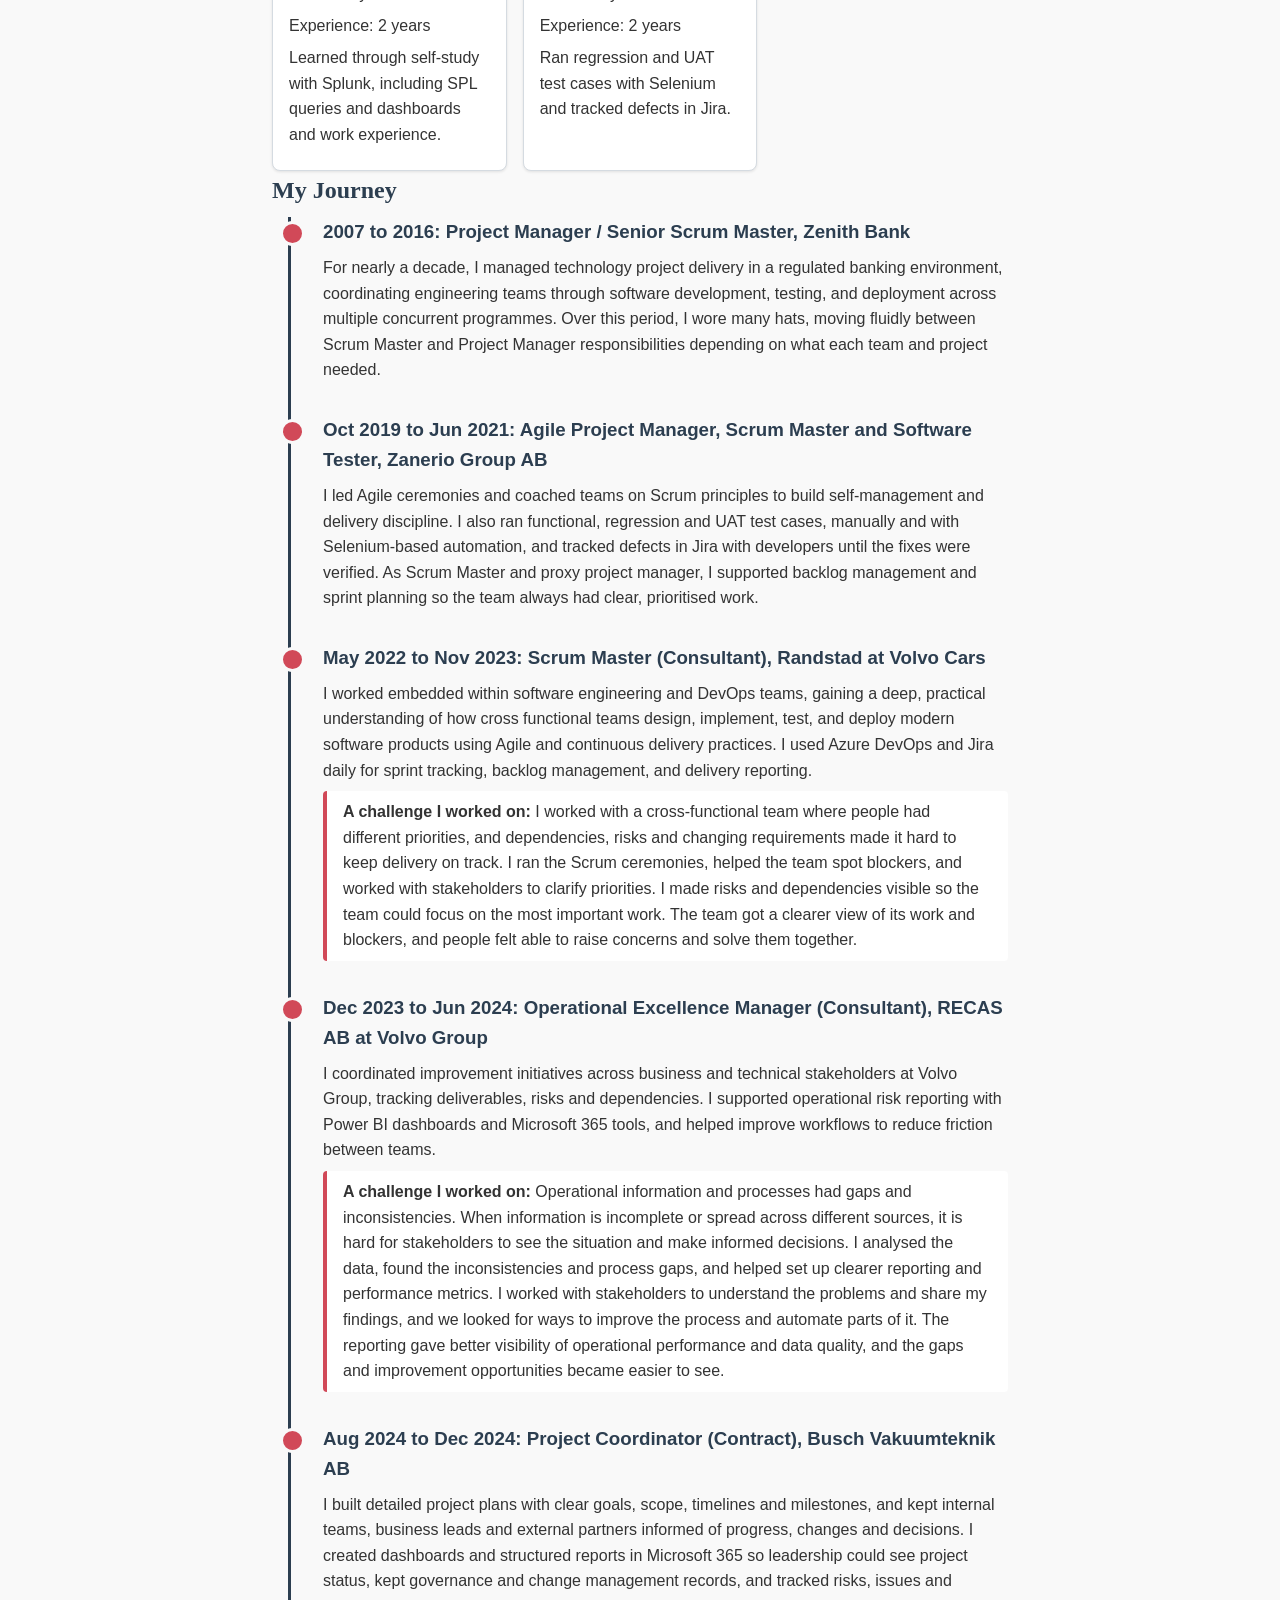
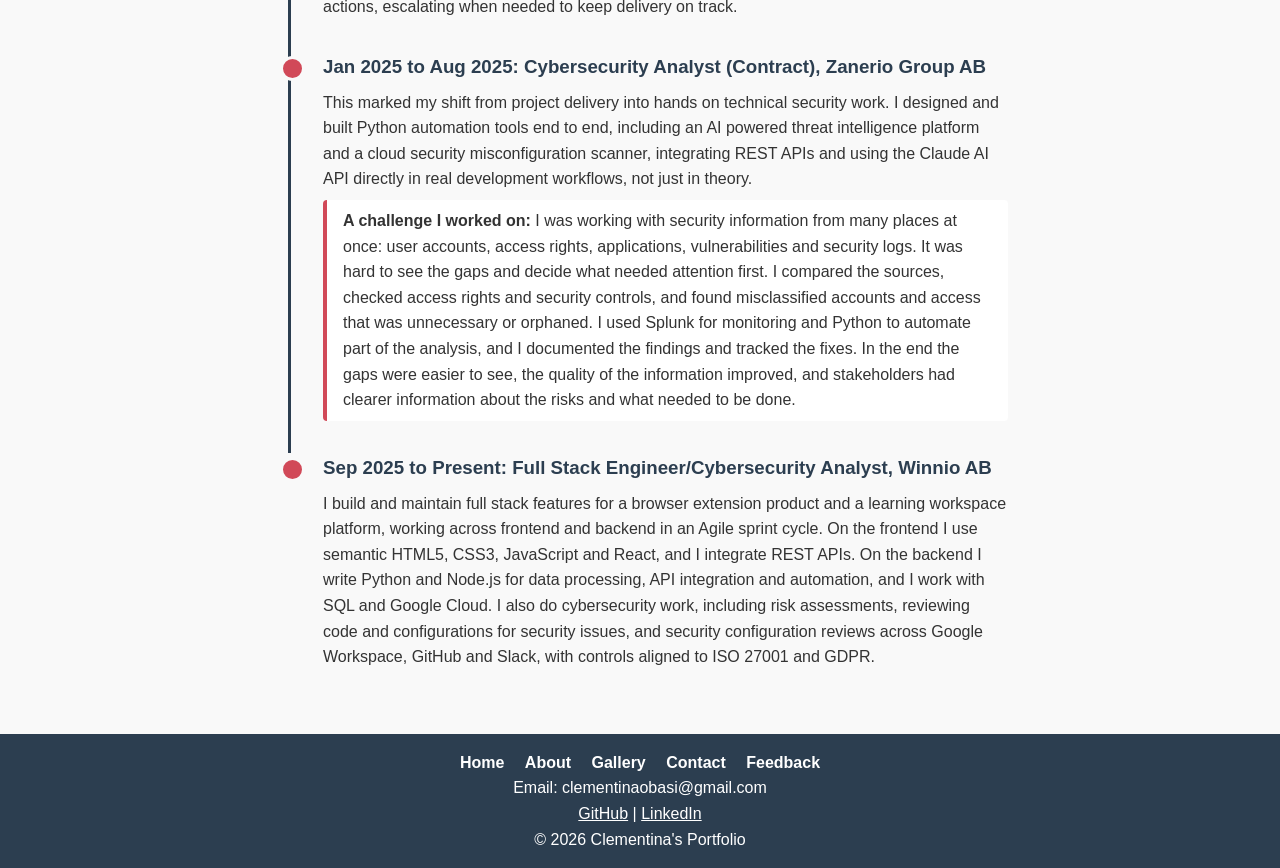
==== commit 8c45e500: "Add display panel and applySettings for text size and contrast" ====
--- a/about.html
+++ b/about.html
@@ -6,6 +6,7 @@
     <title>About - Clementina's Portfolio</title>
     <link rel="stylesheet" href="styles.css">
     <script src="skills.js" defer></script>
+    <script src="display.js" defer></script>
 </head>
 <body>
 
@@ -21,6 +22,21 @@
 </header>
 
 <main>
+    <section id="display-panel" aria-labelledby="display-heading">
+        <h2 id="display-heading">Display settings</h2>
+
+        <div class="display-group" role="group" aria-label="Text size">
+            <span class="display-label">Text size:</span>
+            <button type="button" data-textsize="small" aria-pressed="false">Small</button>
+            <button type="button" data-textsize="medium" aria-pressed="true">Medium</button>
+            <button type="button" data-textsize="large" aria-pressed="false">Large</button>
+        </div>
+
+        <div class="display-group">
+            <span class="display-label">Contrast:</span>
+            <button type="button" id="contrast-toggle" aria-pressed="false">High contrast</button>
+        </div>
+    </section>
     <section>
     <h2>About Me</h2>
     <p>My first real encounter with computers was in elementary school, where we were taught MS-DOS and how to use floppy disks. I remember being intrigued by how the whole system worked, and that curiosity is what first made me want to become a computer engineer.</p>
--- a/styles.css
+++ b/styles.css
@@ -385,4 +385,102 @@
     #feedback-form * {
         transition: none;
     }
+}
+
+/* Skills: filter buttons, sort dropdown and counter */
+#skills-filters {
+    display: flex;
+    flex-wrap: wrap;
+    gap: 0.5rem;
+    margin: 1rem 0;
+}
+
+#skills-filters button {
+    padding: 0.5rem 1rem;
+    border: 2px solid #2c3e50;
+    border-radius: 999px;
+    background-color: #ffffff;
+    color: #2c3e50;
+    font-size: 1rem;
+    cursor: pointer;
+    transition: background-color 0.3s ease, color 0.3s ease;
+}
+
+#skills-filters button:hover {
+    background-color: #e8edf2;
+}
+
+#skills-filters button[aria-pressed="true"] {
+    background-color: #2c3e50;
+    color: #ffffff;
+}
+
+#skills-filters button:focus-visible,
+#sort-select:focus-visible {
+    outline: 3px solid #c0392b;
+    outline-offset: 2px;
+}
+
+#skills-sort {
+    margin-bottom: 0.5rem;
+}
+
+#sort-select {
+    padding: 0.4rem 0.6rem;
+    font-size: 1rem;
+}
+
+#skills-count {
+    font-weight: bold;
+    margin-bottom: 1rem;
+}
+
+/* Skills: cards */
+#skills-container {
+    display: grid;
+    grid-template-columns: repeat(auto-fit, minmax(220px, 1fr));
+    gap: 1rem;
+}
+
+.skill-card {
+    padding: 1rem;
+    border: 1px solid #d5dbe1;
+    border-radius: 8px;
+    background-color: #ffffff;
+    box-shadow: 0 1px 3px rgba(0, 0, 0, 0.1);
+    transition: transform 0.3s ease, box-shadow 0.3s ease;
+}
+
+.skill-card:hover {
+    transform: translateY(-3px);
+    box-shadow: 0 4px 10px rgba(0, 0, 0, 0.15);
+}
+
+.skill-card h3 {
+    margin-bottom: 0.4rem;
+}
+
+.skill-card p {
+    margin-bottom: 0.4rem;
+}
+
+.skill-card .skill-category {
+    display: inline-block;
+    padding: 0.1rem 0.7rem;
+    border-radius: 999px;
+    background-color: #e8edf2;
+    color: #2c3e50;
+    font-size: 0.85rem;
+}
+
+/* Respect users who prefer less motion */
+@media (prefers-reduced-motion: reduce) {
+    #skills-filters button,
+    .skill-card {
+        transition: none;
+    }
+
+    .skill-card:hover {
+        transform: none;
+    }
 }
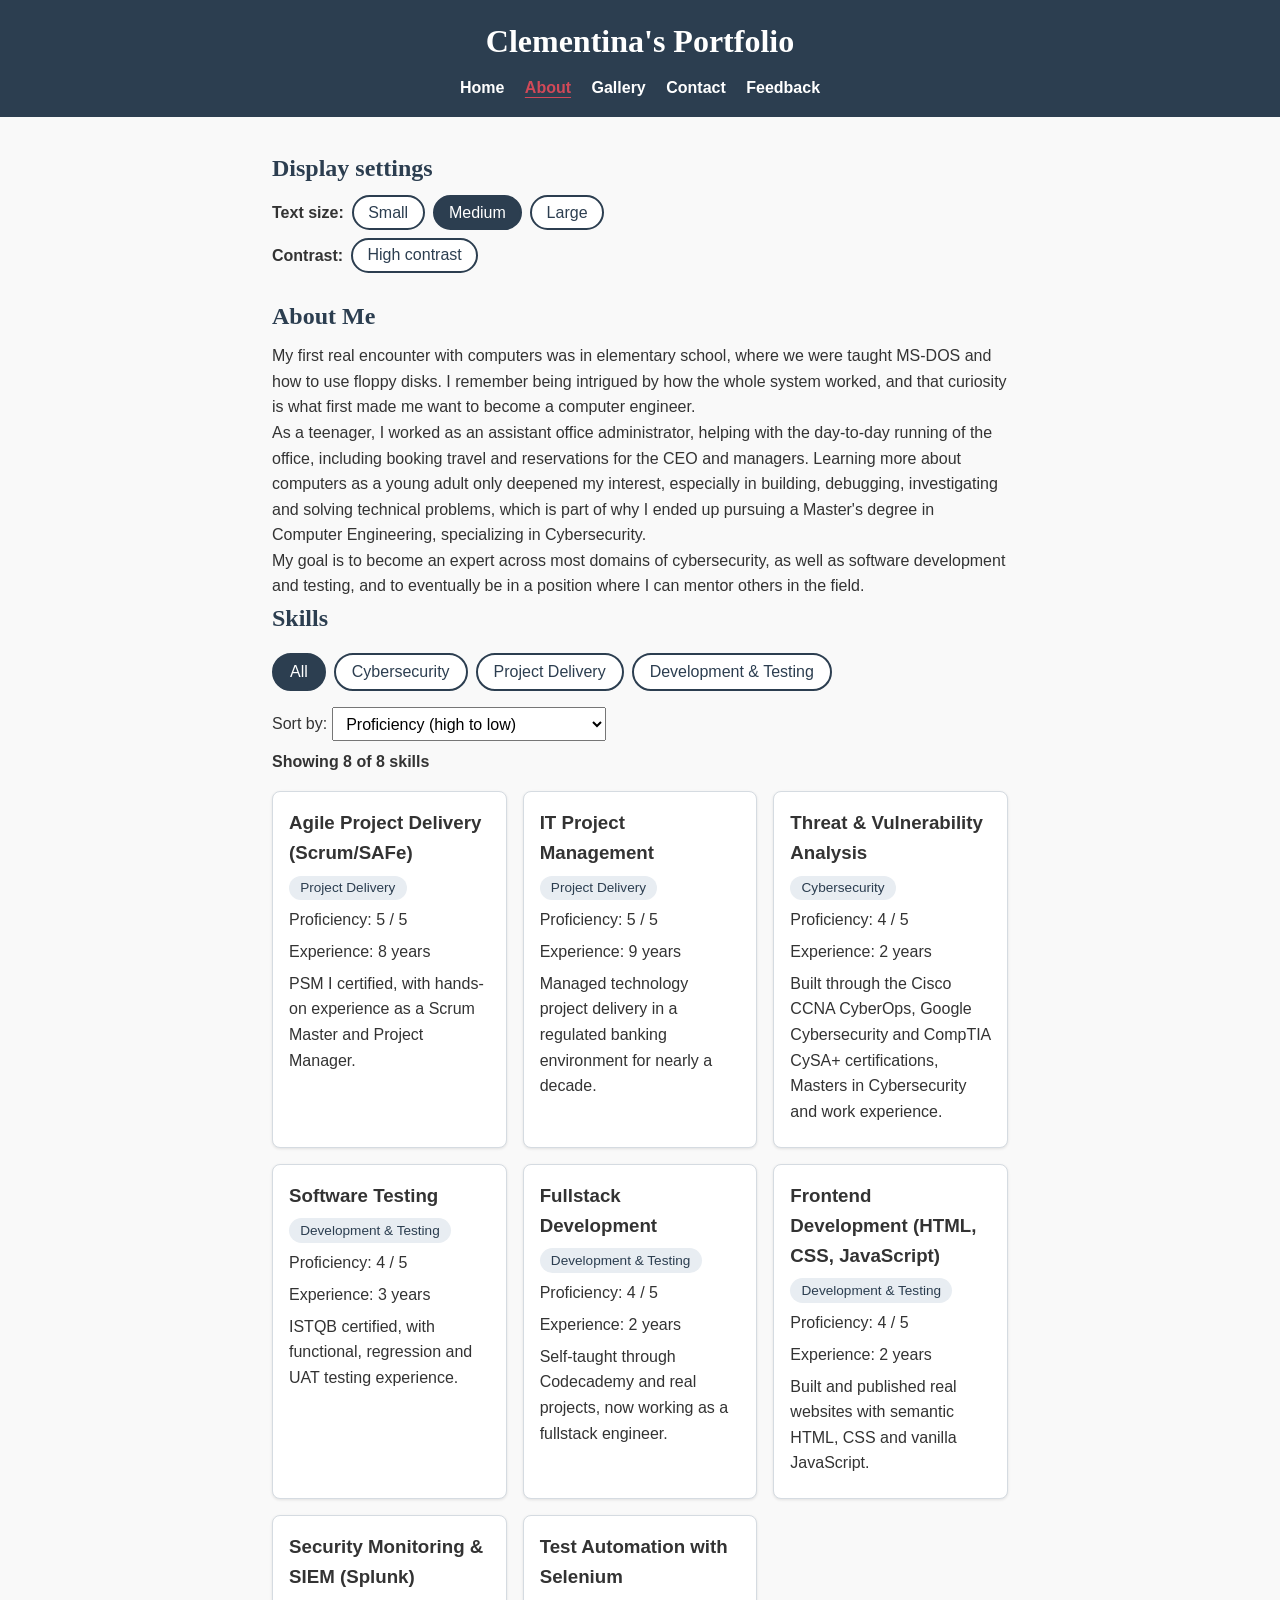
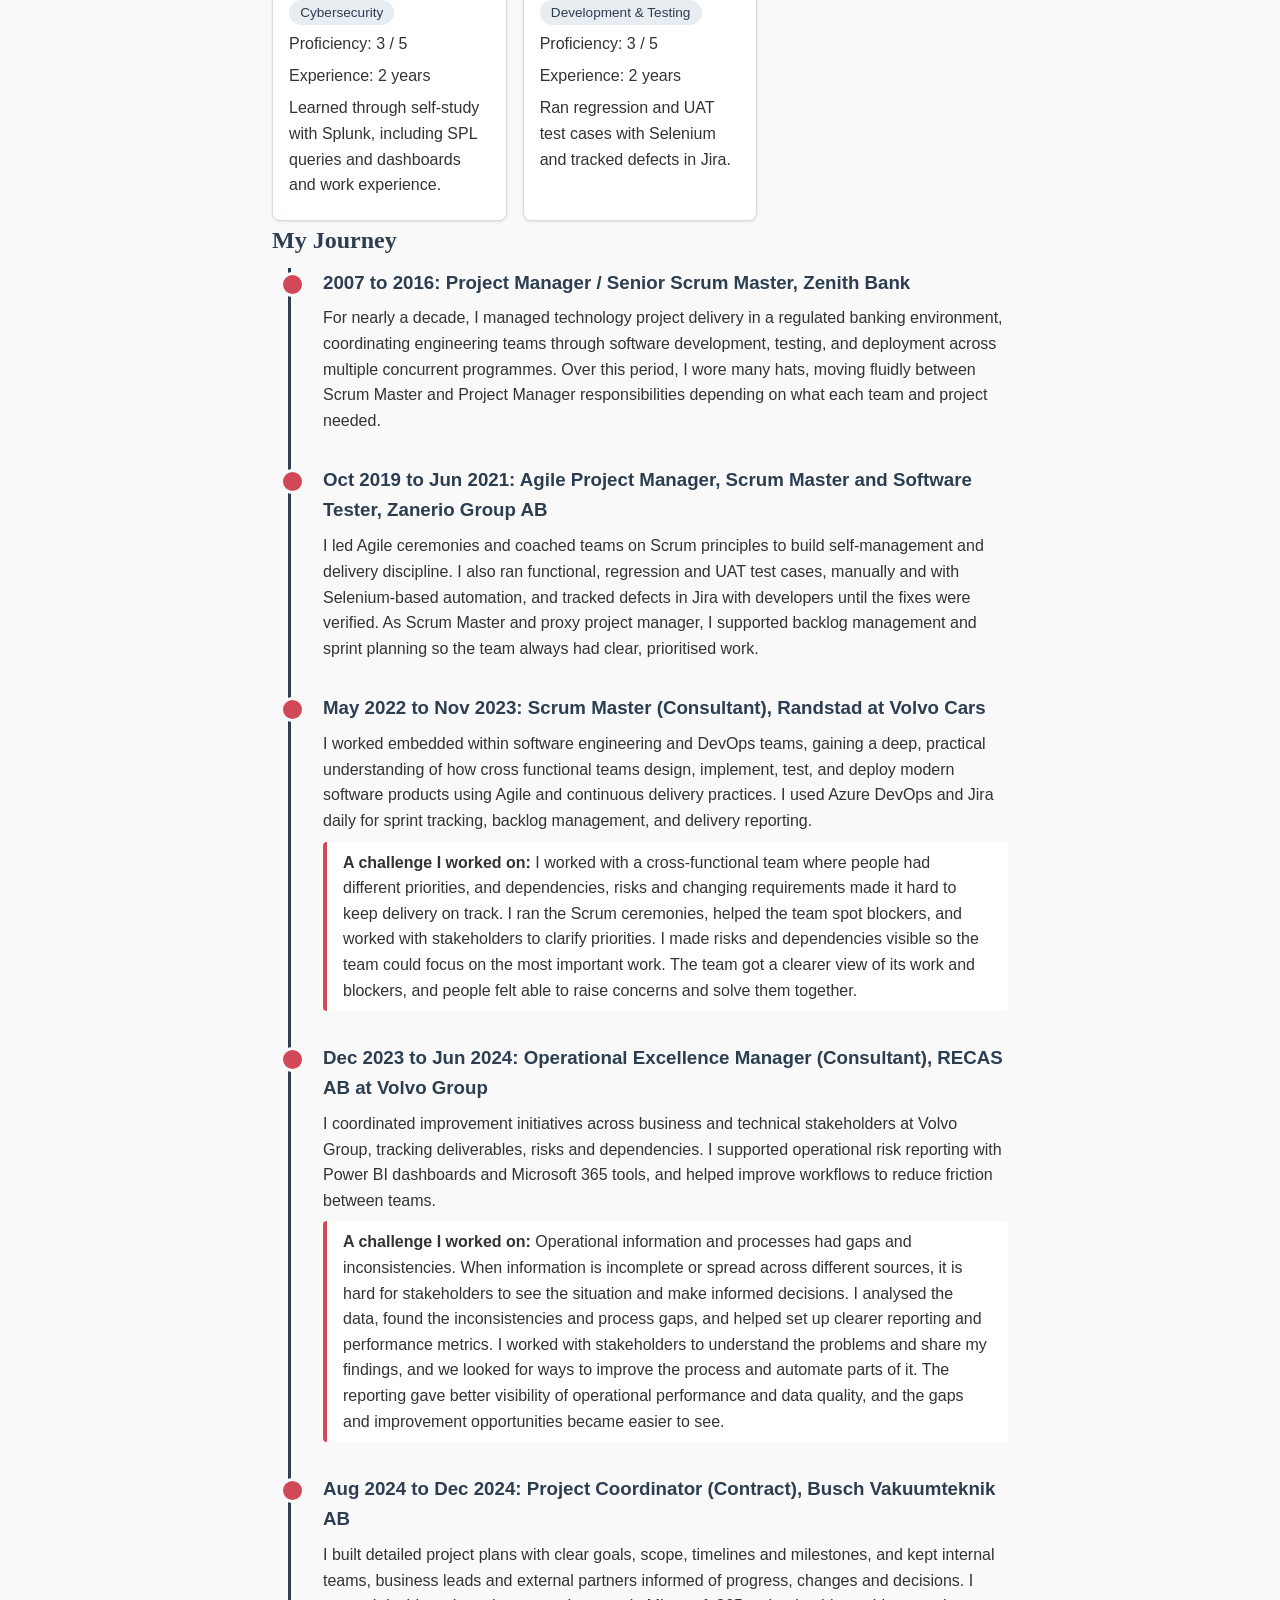
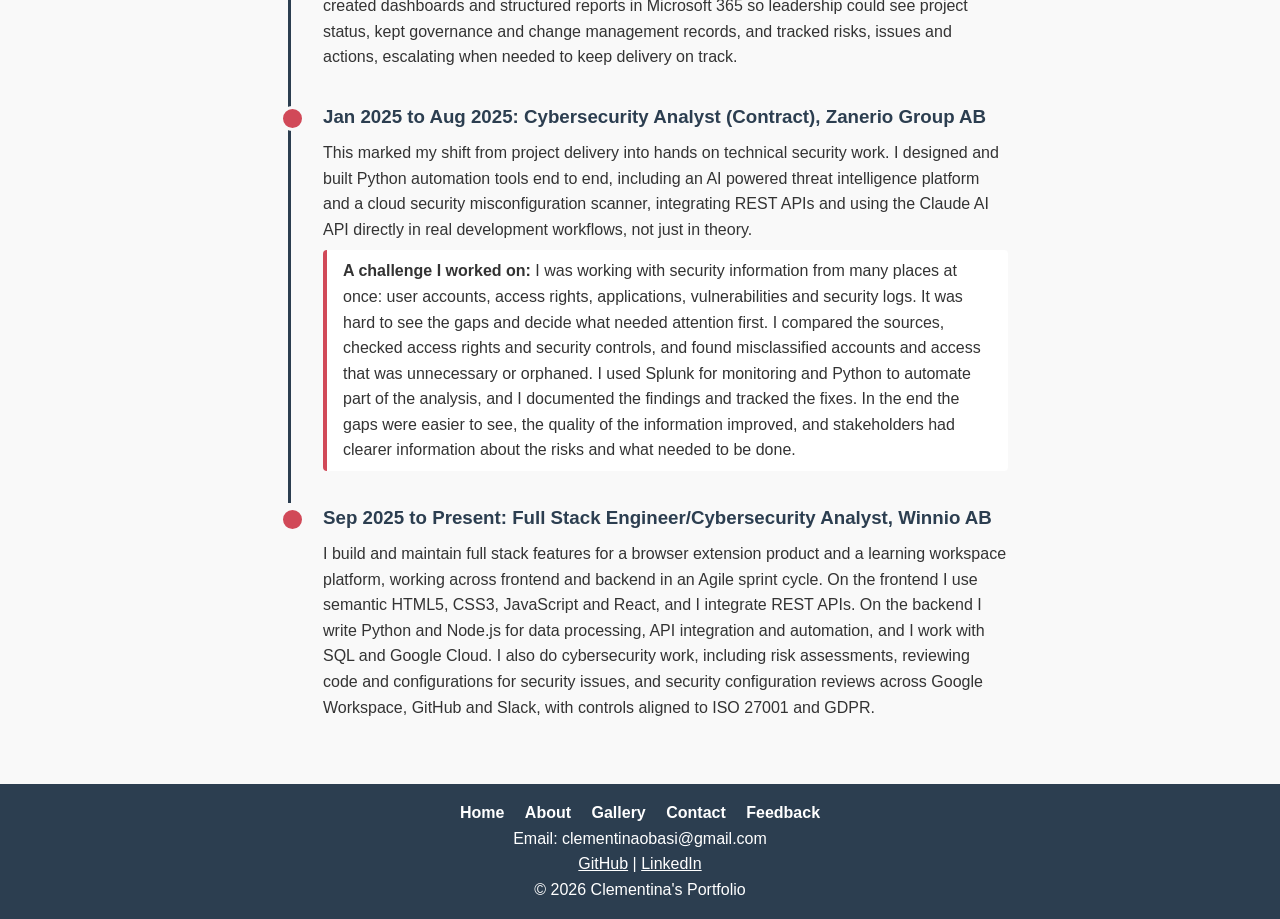
==== commit 4ecc7e4c: "Add empty favicon link to stop favicon 404 in console" ====
--- a/about.html
+++ b/about.html
@@ -5,6 +5,7 @@
     <meta name="viewport" content="width=device-width, initial-scale=1.0">
     <title>About - Clementina's Portfolio</title>
     <link rel="stylesheet" href="styles.css">
+    <link rel="icon" href="data:,">
     <script src="skills.js" defer></script>
     <script src="display.js" defer></script>
 </head>
--- a/styles.css
+++ b/styles.css
@@ -483,4 +483,127 @@
     .skill-card:hover {
         transform: none;
     }
+}
+
+/* Display settings panel */
+#display-panel {
+    margin-bottom: 1.5rem;
+}
+
+.display-group {
+    display: flex;
+    flex-wrap: wrap;
+    align-items: center;
+    gap: 0.5rem;
+    margin-top: 0.5rem;
+}
+
+.display-label {
+    font-weight: bold;
+}
+
+#display-panel button {
+    padding: 0.4rem 0.9rem;
+    border: 2px solid #2c3e50;
+    border-radius: 999px;
+    background-color: #ffffff;
+    color: #2c3e50;
+    font-size: 1rem;
+    cursor: pointer;
+    transition: background-color 0.3s ease, color 0.3s ease;
+}
+
+#display-panel button:hover {
+    background-color: #e8edf2;
+}
+
+#display-panel button[aria-pressed="true"] {
+    background-color: #2c3e50;
+    color: #ffffff;
+}
+
+#display-panel button:focus-visible {
+    outline: 3px solid #c0392b;
+    outline-offset: 2px;
+}
+
+@media (prefers-reduced-motion: reduce) {
+    #display-panel button {
+        transition: none;
+    }
+}
+
+/* Display settings: text size and contrast classes (set by display.js) */
+html.text-small {
+    font-size: 14px;
+}
+
+html.text-medium {
+    font-size: 16px;
+}
+
+html.text-large {
+    font-size: 20px;
+}
+
+html {
+    transition: font-size 0.3s ease;
+}
+
+body {
+    transition: background-color 0.3s ease, color 0.3s ease;
+}
+
+@media (prefers-reduced-motion: reduce) {
+    html,
+    body {
+        transition: none;
+    }
+}
+
+/* Display settings: high contrast mode */
+html.contrast-high {
+    --color-background: #ffffff;
+    --color-text: #000000;
+    --color-primary: #000000;
+    --color-accent: #8a0000;
+}
+
+html.contrast-high a {
+    text-decoration: underline;
+}
+
+html.contrast-high .skill-card,
+html.contrast-high #skills-filters button,
+html.contrast-high #display-panel button,
+html.contrast-high #sort-select,
+html.contrast-high input,
+html.contrast-high select,
+html.contrast-high textarea {
+    border: 2px solid #000000;
+}
+
+html.contrast-high .skill-card .skill-category {
+    background-color: #ffffff;
+    color: #000000;
+    border: 1px solid #000000;
+}
+
+html.contrast-high #skills-filters button[aria-pressed="true"],
+html.contrast-high #display-panel button[aria-pressed="true"] {
+    background-color: #000000;
+    color: #ffffff;
+}
+
+/* High contrast: keep the active and hover nav links readable on the black header */
+html.contrast-high nav a.active,
+html.contrast-high nav a:hover,
+html.contrast-high nav a:focus {
+    color: #ffff00;
+}
+
+/* High contrast: footer links (GitHub, LinkedIn) must stay readable on hover and focus */
+html.contrast-high footer a:hover,
+html.contrast-high footer a:focus {
+    color: #ffff00;
 }
